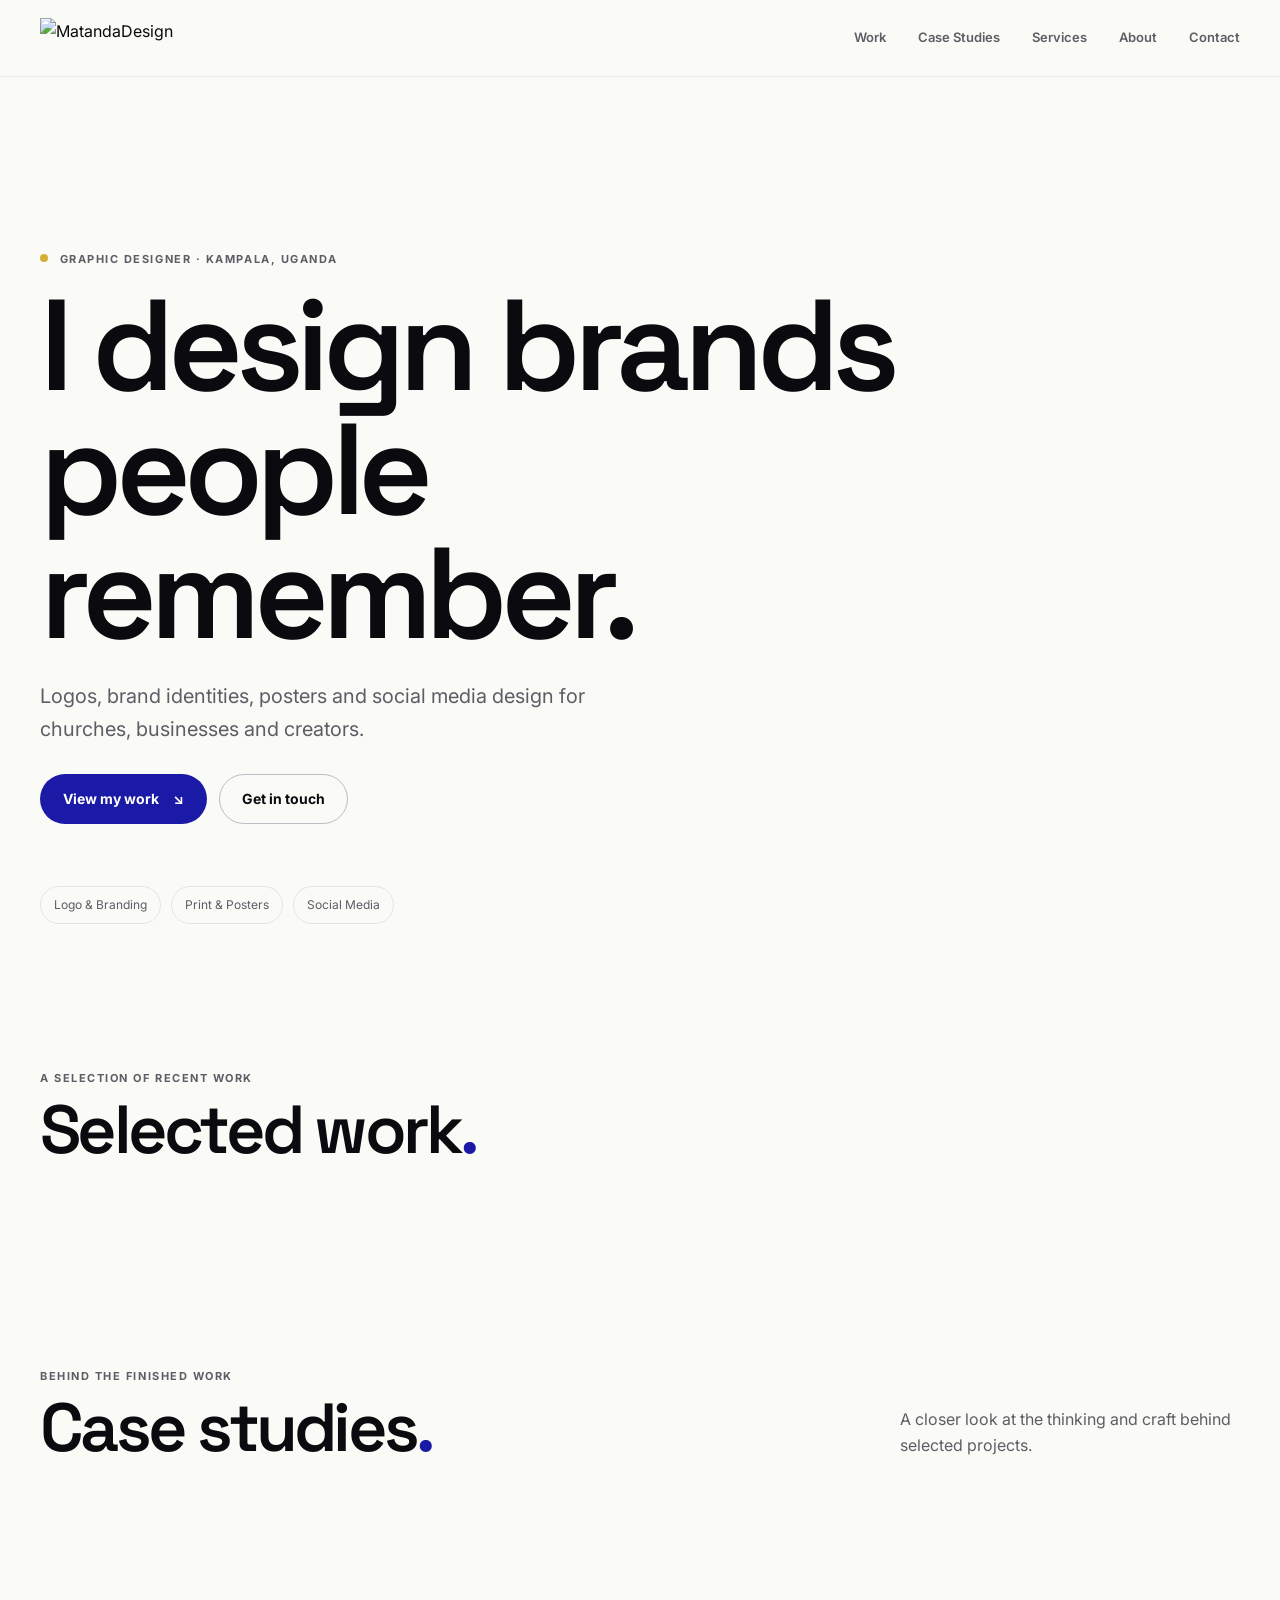
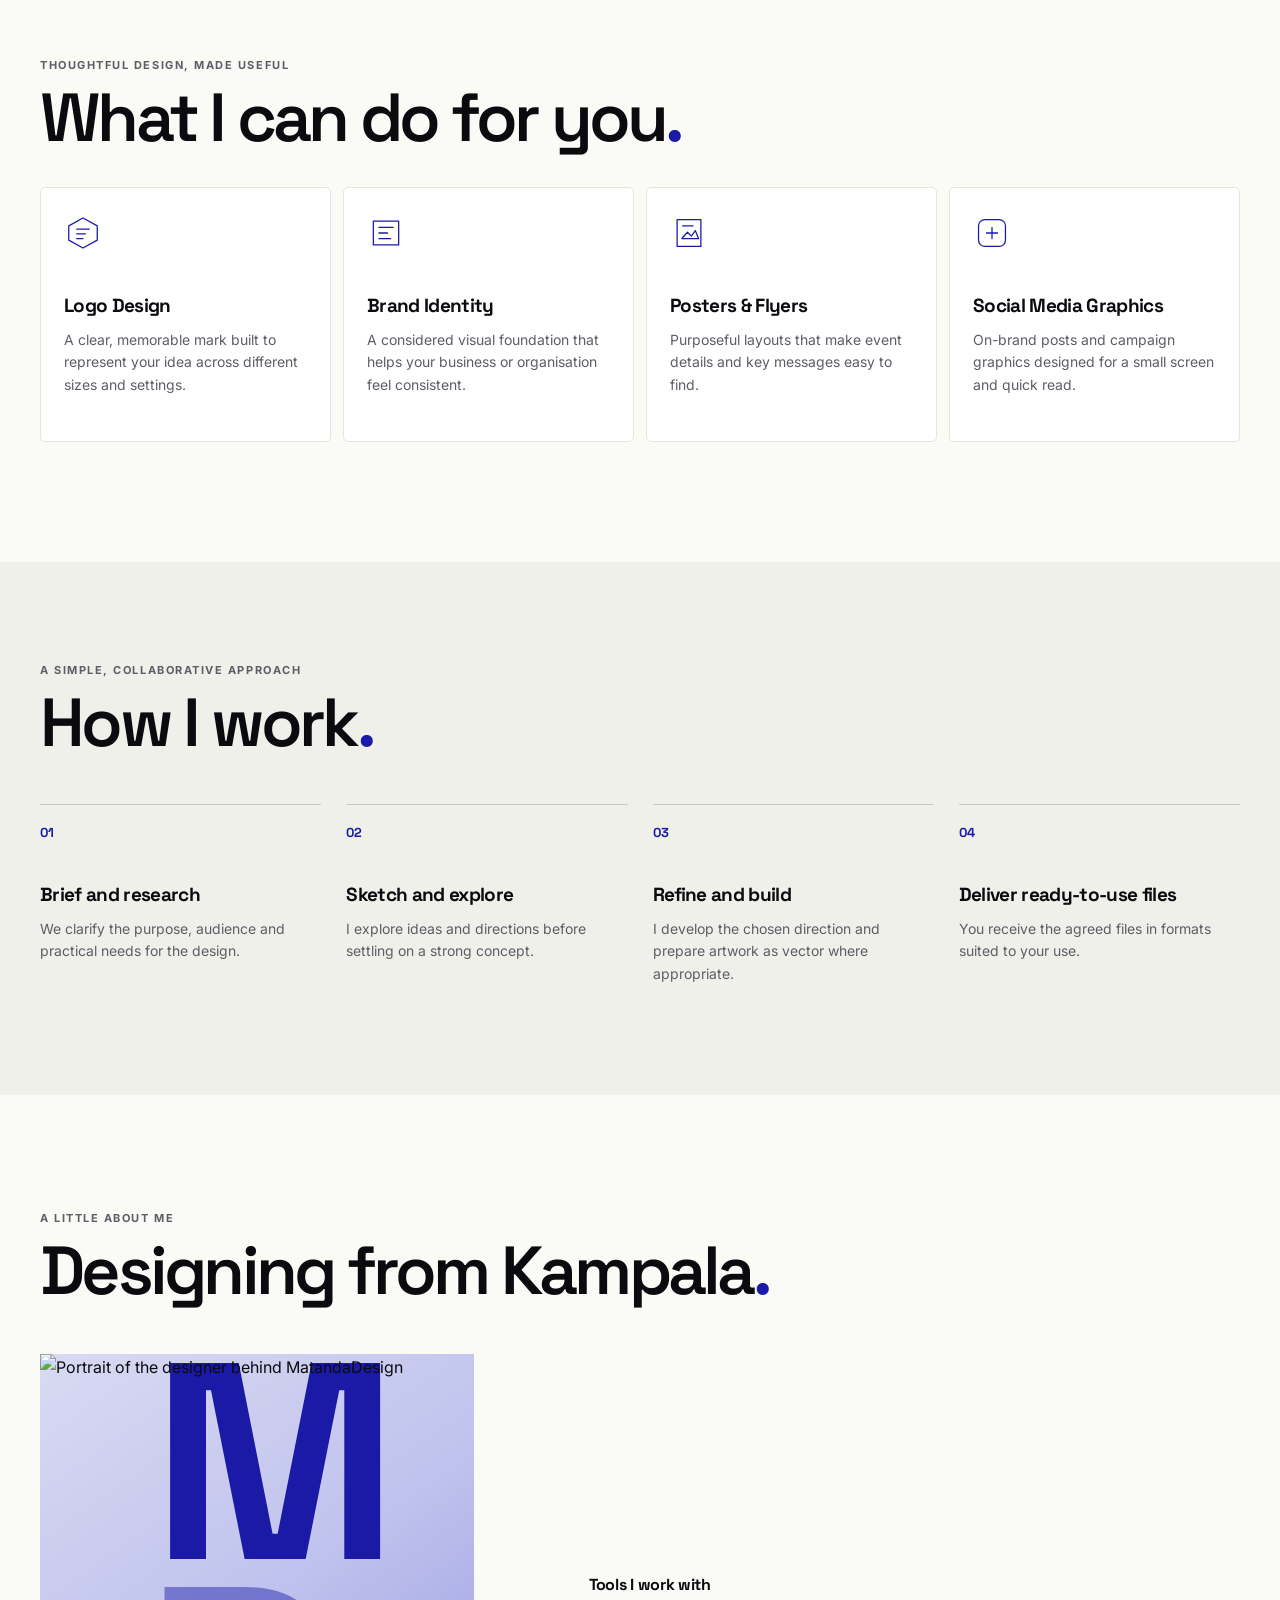
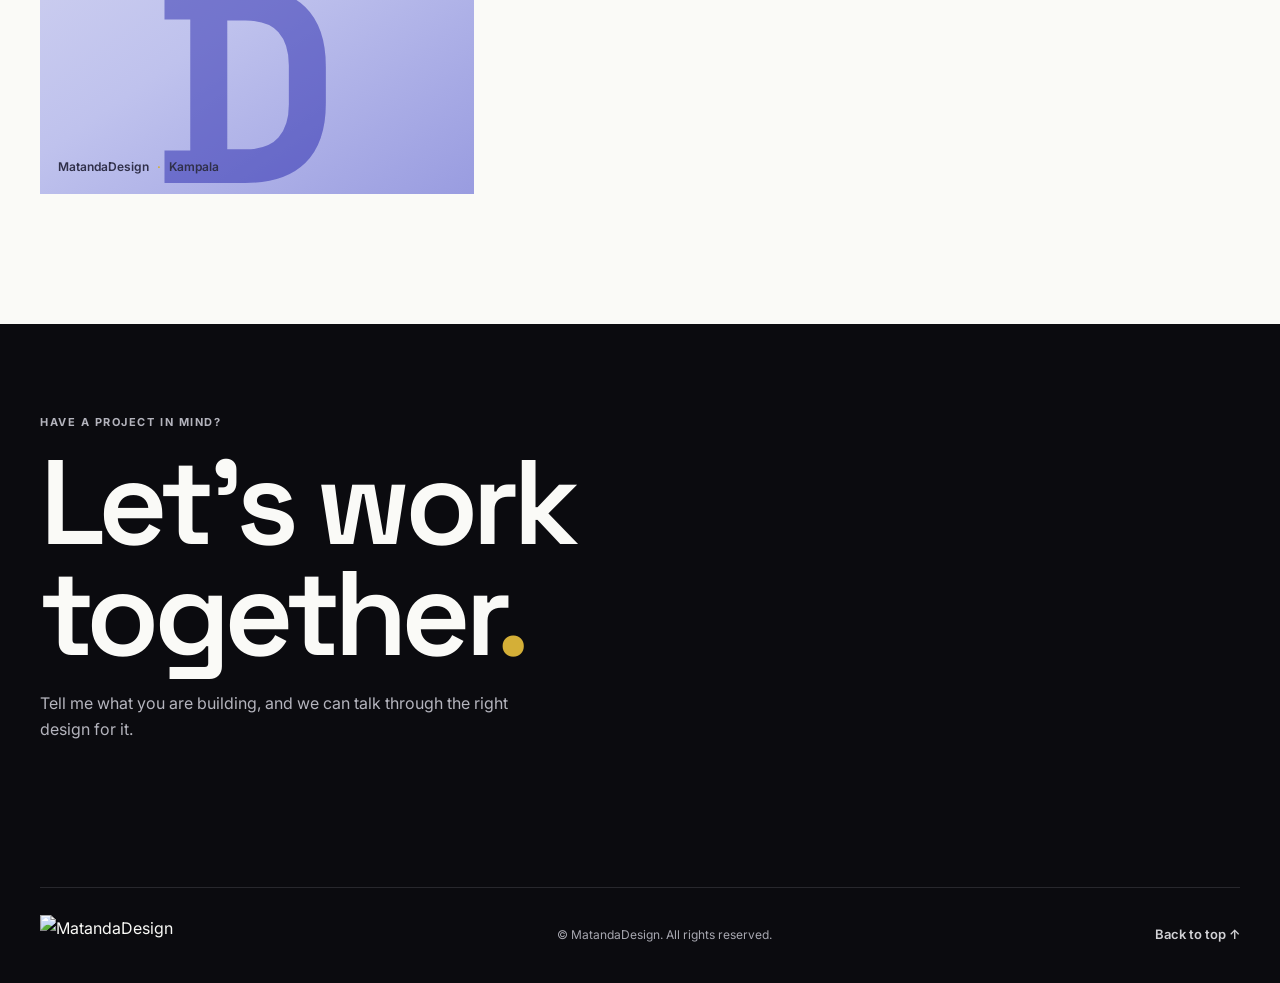
==== index.html @ f0b942de "Add site structure and styles Co-authored-by: Copilot <223556219+Copilot@users.noreply.github.com>" ====
<!doctype html>
<html lang="en">
<head>
  <meta charset="utf-8">
  <meta name="viewport" content="width=device-width, initial-scale=1">
  <meta name="theme-color" content="#fafaf7">
  <meta name="description" content="MatandaDesign is the Kampala-based graphic design practice of Samuelson Matanda. Explore logos, brand identities, posters and social media design.">
  <link rel="canonical" href="https://matandamabomba-design.github.io/graphic-design-portfolio/">
  <link rel="icon" href="assets/images/favicon.svg" type="image/svg+xml">
  <link rel="preconnect" href="https://fonts.googleapis.com">
  <link rel="preconnect" href="https://fonts.gstatic.com" crossorigin>
  <link href="https://fonts.googleapis.com/css2?family=Inter:wght@400;500;600;700&family=Space+Grotesk:wght@400;500;600;700&display=swap" rel="stylesheet">
  <meta property="og:type" content="website">
  <meta property="og:title" content="MatandaDesign — Graphic Designer in Kampala">
  <meta property="og:description" content="Logos, brand identities, posters and social media design by MatandaDesign.">
  <meta property="og:url" content="https://matandamabomba-design.github.io/graphic-design-portfolio/">
  <meta property="og:image" content="https://matandamabomba-design.github.io/graphic-design-portfolio/assets/images/brand/og-image.jpg">
  <meta name="twitter:card" content="summary_large_image">
  <meta name="twitter:title" content="MatandaDesign — Graphic Designer in Kampala">
  <meta name="twitter:description" content="Logos, brand identities, posters and social media design by MatandaDesign.">
  <meta name="twitter:image" content="https://matandamabomba-design.github.io/graphic-design-portfolio/assets/images/brand/og-image.jpg">
  <title>MatandaDesign — Graphic Designer in Kampala</title>
  <link rel="stylesheet" href="assets/css/styles.css">
  <script src="assets/js/site-data.js" defer></script>
  <script src="assets/js/main.js" defer></script>
</head>
<body>
  <a class="skip-link" href="#main">Skip to content</a>
  <header class="site-header">
    <div class="header-inner">
      <a class="brand" href="index.html" aria-label="MatandaDesign home">
        <img class="brand-logo" src="assets/images/brand/matanda-design-logo.png" alt="MatandaDesign" height="40">
        <span class="brand-fallback">MatandaDesign</span>
      </a>
      <button class="menu-toggle" type="button" aria-expanded="false" aria-controls="primary-nav" aria-label="Open menu">
        <span></span><span></span>
      </button>
      <nav class="primary-nav" id="primary-nav" aria-label="Main navigation">
        <a href="index.html#work">Work</a>
        <a href="index.html#case-studies">Case Studies</a>
        <a href="index.html#services">Services</a>
        <a href="index.html#about">About</a>
        <a href="index.html#contact">Contact</a>
      </nav>
    </div>
  </header>

  <main id="main">
    <section class="hero section-wrap" aria-labelledby="hero-title">
      <p class="eyebrow"><span class="eyebrow-dot"></span> <span id="hero-role">Graphic Designer</span> <span aria-hidden="true">·</span> <span id="hero-location">Kampala, Uganda</span></p>
      <h1 id="hero-title">I design brands people remember.</h1>
      <p class="hero-copy">Logos, brand identities, posters and social media design for churches, businesses and creators.</p>
      <div class="button-row">
        <a class="button button-primary" href="#work">View my work <span aria-hidden="true">↘</span></a>
        <a class="button button-secondary" href="#contact">Get in touch</a>
      </div>
      <ul class="service-tags" aria-label="Areas of work">
        <li>Logo &amp; Branding</li><li>Print &amp; Posters</li><li>Social Media</li>
      </ul>
    </section>

    <section class="section-wrap work-section" id="work" aria-labelledby="work-title">
      <div class="section-heading">
        <div><p class="eyebrow">A selection of recent work</p><h2 id="work-title">Selected work<span class="accent-period">.</span></h2></div>
      </div>
      <div class="filter-list" role="group" aria-label="Filter projects" id="project-filters"></div>
      <div class="work-grid" id="project-grid" aria-live="polite"></div>
      <p class="empty-state" id="work-empty" hidden>No projects in this category yet.</p>
    </section>

    <section class="section-wrap case-section" id="case-studies" aria-labelledby="case-title">
      <div class="section-heading">
        <div><p class="eyebrow">Behind the finished work</p><h2 id="case-title">Case studies<span class="accent-period">.</span></h2></div>
        <p class="section-intro">A closer look at the thinking and craft behind selected projects.</p>
      </div>
      <div class="case-list" id="case-list"></div>
    </section>

    <section class="section-wrap services-section" id="services" aria-labelledby="services-title">
      <div class="section-heading"><div><p class="eyebrow">Thoughtful design, made useful</p><h2 id="services-title">What I can do for you<span class="accent-period">.</span></h2></div></div>
      <div class="services-grid">
        <article class="service-card">
          <svg viewBox="0 0 48 48" aria-hidden="true"><path d="M24 5 42 15v18L24 43 6 33V15L24 5Z"/><path d="M16 19h16M16 25h11M16 31h8"/></svg>
          <h3>Logo Design</h3><p>A clear, memorable mark built to represent your idea across different sizes and settings.</p>
        </article>
        <article class="service-card">
          <svg viewBox="0 0 48 48" aria-hidden="true"><path d="M8 9h32v30H8z"/><path d="M15 17h18M15 24h11M15 31h15"/></svg>
          <h3>Brand Identity</h3><p>A considered visual foundation that helps your business or organisation feel consistent.</p>
        </article>
        <article class="service-card">
          <svg viewBox="0 0 48 48" aria-hidden="true"><path d="M9 7h30v34H9z"/><path d="m15 31 7-8 5 5 5-7 4 10H15Z"/><path d="M16 15h13"/></svg>
          <h3>Posters &amp; Flyers</h3><p>Purposeful layouts that make event details and key messages easy to find.</p>
        </article>
        <article class="service-card">
          <svg viewBox="0 0 48 48" aria-hidden="true"><rect x="7" y="7" width="34" height="34" rx="8"/><path d="M17 24h14M24 17v14"/></svg>
          <h3>Social Media Graphics</h3><p>On-brand posts and campaign graphics designed for a small screen and quick read.</p>
        </article>
      </div>
    </section>

    <section class="process-section" id="process" aria-labelledby="process-title">
      <div class="section-wrap">
        <div class="section-heading"><div><p class="eyebrow">A simple, collaborative approach</p><h2 id="process-title">How I work<span class="accent-period">.</span></h2></div></div>
        <ol class="process-grid">
          <li><span class="step-number">01</span><h3>Brief and research</h3><p>We clarify the purpose, audience and practical needs for the design.</p></li>
          <li><span class="step-number">02</span><h3>Sketch and explore</h3><p>I explore ideas and directions before settling on a strong concept.</p></li>
          <li><span class="step-number">03</span><h3>Refine and build</h3><p>I develop the chosen direction and prepare artwork as vector where appropriate.</p></li>
          <li><span class="step-number">04</span><h3>Deliver ready-to-use files</h3><p>You receive the agreed files in formats suited to your use.</p></li>
        </ol>
      </div>
    </section>

    <section class="section-wrap about-section" id="about" aria-labelledby="about-title">
      <div class="section-heading"><div><p class="eyebrow">A little about me</p><h2 id="about-title">Designing from Kampala<span class="accent-period">.</span></h2></div></div>
      <div class="about-grid">
        <div class="portrait-frame" id="portrait-frame" aria-label="MatandaDesign monogram placeholder">
          <img src="assets/images/brand/portrait.jpg" alt="Portrait of the designer behind MatandaDesign" loading="lazy" decoding="async">
          <span class="portrait-monogram" aria-hidden="true">M<span>D</span></span>
          <span class="portrait-caption">MatandaDesign <span>·</span> Kampala</span>
        </div>
        <div class="about-copy">
          <div id="bio-copy"></div>
          <div class="tools-block"><h3>Tools I work with</h3><ul class="tool-list" id="tool-list"></ul></div>
        </div>
      </div>
    </section>

    <section class="contact-section" id="contact" aria-labelledby="contact-title">
      <div class="section-wrap contact-inner">
        <p class="eyebrow">Have a project in mind?</p>
        <h2 id="contact-title">Let’s work<br>together<span class="gold-period">.</span></h2>
        <p class="contact-copy">Tell me what you are building, and we can talk through the right design for it.</p>
        <div class="contact-actions" id="contact-actions"></div>
        <p class="second-phone" id="second-phone"></p>
        <div class="social-links" id="social-links" aria-label="Social media"></div>
      </div>
    </section>
  </main>

  <footer class="site-footer">
    <div class="footer-inner">
      <a class="brand brand-light" href="index.html" aria-label="MatandaDesign home">
        <img class="brand-logo" src="assets/images/brand/matanda-design-logo-white.png" alt="MatandaDesign" height="40">
        <span class="brand-fallback">MatandaDesign</span>
      </a>
      <p>© <span id="current-year"></span> MatandaDesign. All rights reserved.</p>
      <a class="back-top" href="#main">Back to top <span aria-hidden="true">↑</span></a>
    </div>
  </footer>

  <div class="lightbox" id="lightbox" role="dialog" aria-modal="true" aria-label="Project image viewer" aria-hidden="true" hidden>
    <button class="lightbox-close" type="button" aria-label="Close image viewer">×</button>
    <button class="lightbox-arrow lightbox-prev" type="button" aria-label="Previous project">←</button>
    <div class="lightbox-panel" tabindex="-1">
      <div class="lightbox-image-wrap"></div>
      <div class="lightbox-caption"><div><p class="lightbox-category"></p><h2 class="lightbox-title"></h2><p class="lightbox-description"></p></div><a class="lightbox-case-link" href="#">View case study <span aria-hidden="true">↗</span></a></div>
    </div>
    <button class="lightbox-arrow lightbox-next" type="button" aria-label="Next project">→</button>
  </div>
</body>
</html>
---- assets/css/styles.css ----
:root {
  --bg: #fafaf7;
  --surface: #ffffff;
  --ink: #0b0b0f;
  --muted: #5d5d66;
  --line: #e6e6e0;
  --accent: #1a1aa6;
  --accent-2: #d4af37;
  --dark: #0b0b0f;
  --font-heading: "Space Grotesk", sans-serif;
  --font-body: "Inter", sans-serif;
  --content-width: 1200px;
}

* { box-sizing: border-box; }
html { scroll-behavior: smooth; scroll-padding-top: 92px; }
body { margin: 0; background: var(--bg); color: var(--ink); font-family: var(--font-body); font-size: 16px; line-height: 1.65; }
body.lightbox-open { overflow: hidden; }
img { display: block; max-width: 100%; }
a { color: inherit; }
button { color: inherit; font: inherit; }
button:focus-visible, a:focus-visible { outline: 3px solid var(--accent); outline-offset: 3px; }
[hidden] { display: none !important; }

.skip-link { position: fixed; top: 10px; left: 10px; z-index: 100; transform: translateY(-160%); padding: 10px 16px; border-radius: 999px; background: var(--ink); color: #fff; }
.skip-link:focus { transform: translateY(0); }
.section-wrap { width: min(100% - 48px, var(--content-width)); margin-inline: auto; }
.site-header { position: sticky; z-index: 20; top: 0; border-bottom: 1px solid rgb(11 11 15 / 7%); background: rgb(250 250 247 / 93%); backdrop-filter: blur(14px); }
.header-inner, .footer-inner { width: min(100% - 48px, var(--content-width)); min-height: 76px; margin-inline: auto; display: flex; align-items: center; justify-content: space-between; gap: 30px; }
.brand { position: relative; display: inline-flex; min-height: 40px; align-items: center; text-decoration: none; }
.brand-logo { width: auto; max-width: 210px; height: 40px; object-fit: contain; }
.brand-fallback { display: none; font-family: var(--font-heading); font-size: 20px; font-weight: 700; letter-spacing: -.06em; }
.brand-fallback.is-visible { display: inline; }
.brand-light .brand-fallback { color: var(--bg); }
.primary-nav { display: flex; align-items: center; gap: clamp(18px, 2.5vw, 36px); }
.primary-nav a, .back-top { color: var(--muted); font-size: 13px; font-weight: 600; text-decoration: none; transition: color 200ms ease; }
.primary-nav a:hover, .back-top:hover { color: var(--accent); }
.menu-toggle { display: none; }

.hero { min-height: 680px; padding-top: clamp(90px, 14vw, 174px); padding-bottom: 70px; }
.eyebrow { margin: 0 0 16px; color: var(--muted); font-size: 11px; font-weight: 700; letter-spacing: .14em; line-height: 1.5; text-transform: uppercase; }
.eyebrow-dot { display: inline-block; width: 8px; height: 8px; margin-right: 7px; border-radius: 50%; background: var(--accent-2); vertical-align: 1px; }
h1, h2, h3, p { margin-top: 0; }
h1, h2, h3 { font-family: var(--font-heading); letter-spacing: -.055em; }
.hero h1 { max-width: 950px; margin: 0 0 24px; font-size: clamp(58px, 10.1vw, 132px); font-weight: 600; line-height: .96; }
.hero-copy { max-width: 580px; margin-bottom: 28px; color: var(--muted); font-size: clamp(17px, 2vw, 20px); }
.button-row, .contact-actions { display: flex; flex-wrap: wrap; gap: 12px; }
.button { min-height: 50px; display: inline-flex; align-items: center; justify-content: center; gap: 14px; padding: 12px 22px; border: 1px solid transparent; border-radius: 999px; font-size: 14px; font-weight: 700; text-decoration: none; transition: transform 200ms ease, background 200ms ease, color 200ms ease; }
.button:hover { transform: translateY(-2px); }
.button-primary { background: var(--accent); color: #fff; }
.button-primary:hover { background: #11117d; }
.button-secondary { border-color: #bdbdc4; background: transparent; color: var(--ink); }
.button-secondary:hover { border-color: var(--ink); }
.service-tags { display: flex; flex-wrap: wrap; gap: 10px; margin: 62px 0 0; padding: 0; list-style: none; }
.service-tags li { padding: 8px 13px; border: 1px solid var(--line); border-radius: 999px; color: var(--muted); font-size: 12px; }
.accent-period { color: var(--accent); }

.work-section { padding-top: 76px; padding-bottom: 115px; }
.section-heading { display: flex; align-items: end; justify-content: space-between; gap: 30px; margin-bottom: 34px; }
.section-heading .eyebrow { margin-bottom: 8px; }
.section-heading h2, .process-section h2, .project-gallery-section h2 { margin: 0; font-size: clamp(38px, 6vw, 68px); font-weight: 600; line-height: 1.05; }
.section-intro { max-width: 340px; margin: 0 0 5px; color: var(--muted); }
.filter-list { display: flex; flex-wrap: wrap; gap: 8px; margin-bottom: 28px; }
.filter-button { padding: 8px 15px; border: 1px solid var(--line); border-radius: 999px; background: transparent; color: var(--muted); cursor: pointer; font-size: 12px; transition: all 200ms ease; }
.filter-button:hover, .filter-button[aria-pressed="true"] { border-color: var(--ink); background: var(--ink); color: #fff; }
.work-grid { columns: 3; column-gap: 18px; }
.project-card { position: relative; width: 100%; display: block; margin: 0 0 18px; padding: 0; overflow: hidden; border: 0; border-radius: 5px; background: var(--line); cursor: pointer; break-inside: avoid; text-align: left; }
.project-image { width: 100%; aspect-ratio: 4 / 5; }
.image-placeholder { position: relative; display: block; overflow: hidden; background: linear-gradient(145deg, #dedff4, #c2c9ef 48%, #9a9ce2); }
.image-placeholder::after { position: absolute; inset: auto 0 0; display: none; padding: 22px 18px; background: linear-gradient(transparent, rgb(11 11 15 / 52%)); color: #fff; content: attr(data-title); font-family: var(--font-heading); font-size: clamp(17px, 2.4vw, 25px); font-weight: 600; line-height: 1.2; }
.image-placeholder.is-placeholder::after { display: block; }
.image-placeholder img { width: 100%; height: 100%; object-fit: cover; transition: transform 300ms ease; }
.project-card:hover .image-placeholder img, .project-card:focus-visible .image-placeholder img { transform: scale(1.03); }
.project-card-details { position: absolute; inset: auto 0 0; display: flex; flex-direction: column; padding: 48px 18px 17px; background: linear-gradient(transparent, rgb(11 11 15 / 83%)); color: #fff; opacity: 0; transform: translateY(6px); transition: opacity 200ms ease, transform 200ms ease; }
.project-card:hover .project-card-details, .project-card:focus-visible .project-card-details { opacity: 1; transform: translateY(0); }
.project-card-title { font-family: var(--font-heading); font-size: 19px; font-weight: 600; line-height: 1.25; }
.project-card-category { margin-top: 4px; color: rgb(255 255 255 / 76%); font-size: 12px; }
.empty-state { color: var(--muted); }

.case-section { padding-top: 25px; padding-bottom: 120px; }
.case-list { display: grid; gap: 22px; }
.case-card { min-height: 390px; display: grid; grid-template-columns: 1.1fr .9fr; overflow: hidden; border: 1px solid var(--line); border-radius: 6px; background: var(--surface); }
.case-card-reverse .case-image-link { order: 2; }
.case-image-link { min-height: 320px; overflow: hidden; text-decoration: none; }
.case-image { width: 100%; height: 100%; min-height: 320px; aspect-ratio: 4 / 3; }
.case-image-link:hover img { transform: scale(1.03); }
.case-copy { align-self: center; padding: clamp(28px, 5vw, 64px); }
.case-copy h3 { margin-bottom: 13px; font-size: clamp(28px, 4vw, 44px); line-height: 1.08; }
.case-copy > p:not(.eyebrow) { margin-bottom: 25px; color: var(--muted); }
.text-link { color: var(--accent); font-size: 14px; font-weight: 700; text-decoration: none; }
.text-link:hover { text-decoration: underline; text-underline-offset: 4px; }

.services-section { padding-top: 40px; padding-bottom: 120px; }
.services-grid { display: grid; grid-template-columns: repeat(4, 1fr); gap: 12px; }
.service-card { min-height: 255px; padding: 26px 23px; border: 1px solid var(--line); border-radius: 5px; background: var(--surface); }
.service-card svg { width: 38px; height: 38px; margin-bottom: 30px; fill: none; stroke: var(--accent); stroke-linecap: round; stroke-linejoin: round; stroke-width: 1.6; }
.service-card h3, .process-grid h3 { margin-bottom: 8px; font-size: 19px; letter-spacing: -.035em; }
.service-card p, .process-grid p { margin-bottom: 0; color: var(--muted); font-size: 14px; line-height: 1.6; }
.process-section { padding: 100px 0 110px; background: #f0f0eb; }
.process-grid { display: grid; grid-template-columns: repeat(4, 1fr); gap: 25px; margin: 46px 0 0; padding: 0; list-style: none; }
.process-grid li { padding-top: 17px; border-top: 1px solid #c9c9c2; }
.step-number { display: block; margin-bottom: 35px; color: var(--accent); font-family: var(--font-heading); font-size: 13px; font-weight: 700; }

.about-section { padding-top: 115px; padding-bottom: 130px; }
.about-grid { display: grid; grid-template-columns: minmax(260px, .8fr) 1.2fr; align-items: center; gap: clamp(40px, 9vw, 120px); margin-top: 48px; }
.portrait-frame { position: relative; min-height: 440px; overflow: hidden; background: linear-gradient(145deg, #d9daf2, #bfc2ed 54%, #999ce0); }
.portrait-frame img { position: absolute; z-index: 1; width: 100%; height: 100%; object-fit: cover; }
.portrait-monogram { position: absolute; inset: 0; display: grid; place-content: center; color: var(--accent); font-family: var(--font-heading); font-size: clamp(150px, 24vw, 280px); font-weight: 700; letter-spacing: -.13em; line-height: .8; }
.portrait-monogram span { display: inline; color: rgb(26 26 166 / 46%); }
.portrait-caption { position: absolute; z-index: 2; right: 18px; bottom: 17px; left: 18px; color: #30304a; font-size: 12px; font-weight: 600; }
.portrait-caption span { padding-inline: 5px; color: var(--accent-2); }
.about-copy > p { max-width: 640px; margin-bottom: 18px; color: var(--muted); }
.tools-block { margin-top: 37px; }
.tools-block h3 { margin-bottom: 14px; font-size: 16px; letter-spacing: -.02em; }
.tool-list { display: flex; flex-wrap: wrap; gap: 8px; margin: 0; padding: 0; list-style: none; }
.tool-list li { padding: 7px 11px; border: 1px solid var(--line); border-radius: 999px; color: var(--muted); font-size: 12px; }

.contact-section { padding: 90px 0 80px; background: var(--dark); color: var(--bg); }
.contact-inner > .eyebrow { color: #b4b4bd; }
.contact-section h2 { max-width: 700px; margin-bottom: 20px; font-size: clamp(62px, 10vw, 120px); font-weight: 600; line-height: .93; }
.gold-period { color: var(--accent-2); }
.contact-copy { max-width: 480px; margin-bottom: 29px; color: #b4b4bd; }
.button-light { background: var(--bg); color: var(--ink); }
.button-light:hover { background: #e4e4dc; }
.button-dark-outline { border-color: #66666f; background: transparent; color: var(--bg); }
.button-dark-outline:hover { border-color: var(--bg); }
.second-phone { margin: 20px 0 0; color: #b4b4bd; font-size: 13px; }
.second-phone a { color: var(--bg); text-decoration-color: #66666f; text-underline-offset: 3px; }
.social-links { display: flex; flex-wrap: wrap; gap: 22px; margin-top: 35px; }
.social-links a { color: #b4b4bd; font-size: 13px; text-decoration: none; }
.social-links a:hover { color: white; }
.site-footer { background: var(--dark); color: var(--bg); }
.footer-inner { min-height: 96px; border-top: 1px solid #28282d; }
.footer-inner p { margin: 0; color: #a7a7b0; font-size: 12px; }
.back-top { color: #d1d1d5; }
.brand-light .brand-logo { max-width: 190px; }

.lightbox { position: fixed; z-index: 60; inset: 0; display: grid; grid-template-columns: 60px minmax(0, 1fr) 60px; align-items: center; justify-items: center; gap: 12px; padding: 34px; background: rgb(7 7 11 / 94%); color: white; }
.lightbox-panel { width: min(100%, 1050px); max-height: 100%; overflow: auto; outline: none; }
.lightbox-image-wrap { height: min(70vh, 780px); display: grid; place-items: center; }
.lightbox-image-wrap .image-placeholder { width: auto; max-width: 100%; height: 100%; aspect-ratio: 4 / 5; }
.lightbox-image-wrap img { width: 100%; height: 100%; object-fit: contain; }
.lightbox-caption { display: flex; align-items: end; justify-content: space-between; gap: 25px; padding-top: 18px; }
.lightbox-category { margin: 0 0 5px; color: #b4b4bd; font-size: 11px; letter-spacing: .12em; text-transform: uppercase; }
.lightbox-title { margin: 0; font-size: clamp(22px, 4vw, 34px); }
.lightbox-description { margin: 4px 0 0; color: #c4c4ca; font-size: 14px; }
.lightbox-case-link { flex: 0 0 auto; color: white; font-size: 13px; text-decoration: underline; text-underline-offset: 4px; }
.lightbox-close, .lightbox-arrow { width: 44px; height: 44px; display: grid; place-items: center; border: 1px solid #595960; border-radius: 50%; background: transparent; color: white; cursor: pointer; font-size: 23px; line-height: 1; }
.lightbox-close { position: absolute; top: 24px; right: 28px; font-size: 29px; }
.lightbox-arrow:hover, .lightbox-close:hover { background: #29292f; }

.project-main { min-height: 70vh; padding-top: 35px; padding-bottom: 100px; }
.back-link { display: inline-flex; align-items: center; gap: 10px; margin-bottom: 56px; color: var(--muted); font-size: 13px; font-weight: 600; text-decoration: none; }
.back-link:hover { color: var(--accent); }
.project-heading { max-width: 950px; margin-bottom: 42px; }
.project-heading .eyebrow { margin-bottom: 11px; }
.project-heading h1, .not-found h1 { margin-bottom: 14px; font-size: clamp(50px, 8vw, 100px); font-weight: 600; line-height: .98; }
.project-meta { display: flex; gap: 14px; margin: 0; color: var(--muted); font-size: 14px; }
.project-hero-image { height: min(66vw, 720px); min-height: 330px; margin: 0 0 100px; overflow: hidden; background: var(--line); }
.project-hero-image .case-image { min-height: 100%; aspect-ratio: auto; }
.project-story { max-width: 760px; margin: 0 auto 100px; }
.project-story section { margin-bottom: 65px; }
.project-story .eyebrow { margin-bottom: 7px; }
.project-story h2 { margin-bottom: 15px; font-size: 34px; }
.project-story p:not(.eyebrow), .deliverables-list { color: var(--muted); }
.project-story p:not(.eyebrow) { margin-bottom: 13px; }
.deliverables-list { display: grid; gap: 10px; padding-left: 20px; }
.project-gallery-section { margin: 0 0 90px; }
.project-gallery-section h2 { margin-bottom: 28px; }
.project-gallery { display: grid; grid-template-columns: repeat(3, 1fr); gap: 16px; }
.gallery-image-button { padding: 0; overflow: hidden; border: 0; background: var(--line); cursor: zoom-in; }
.gallery-image { aspect-ratio: 4 / 5; }
.gallery-image-button:hover img { transform: scale(1.03); }
.next-project { display: flex; align-items: center; justify-content: space-between; padding: 24px 0; border-top: 1px solid var(--line); border-bottom: 1px solid var(--line); text-decoration: none; }
.next-project > span:first-child { display: grid; }
.next-project .eyebrow { margin: 0 0 4px; }
.next-project strong { font-family: var(--font-heading); font-size: clamp(22px, 4vw, 36px); letter-spacing: -.04em; }
.next-arrow { color: var(--accent); font-size: 28px; }
.not-found { max-width: 700px; margin: 60px auto 110px; }
.not-found > p:not(.eyebrow) { max-width: 500px; margin-bottom: 25px; color: var(--muted); }
.error-content { width: min(100% - 48px, 900px); min-height: 100vh; display: flex; flex-direction: column; align-items: flex-start; justify-content: center; margin-inline: auto; }
.error-content .brand { margin-bottom: 90px; }
.error-content h1 { margin-bottom: 20px; font-size: clamp(52px, 9vw, 100px); line-height: .96; }
.error-content > p:not(.eyebrow) { margin-bottom: 26px; color: var(--muted); }

.reveal { opacity: 0; transform: translateY(18px); transition: opacity 500ms ease, transform 500ms ease; }
.reveal.is-visible { opacity: 1; transform: translateY(0); }

@media (min-width: 900px) {
  .project-card-details { opacity: 0; }
}
@media (max-width: 900px) {
  .work-grid { columns: 2; }
  .services-grid { grid-template-columns: repeat(2, 1fr); }
  .process-grid { grid-template-columns: repeat(2, 1fr); row-gap: 36px; }
  .case-card { min-height: 340px; }
  .case-copy { padding: 30px; }
}
@media (max-width: 760px) {
  html { scroll-padding-top: 75px; }
  .section-wrap, .header-inner, .footer-inner { width: min(100% - 40px, var(--content-width)); }
  .header-inner { min-height: 68px; }
  .menu-toggle { width: 42px; height: 42px; display: grid; align-content: center; justify-items: center; gap: 6px; padding: 0; border: 1px solid var(--line); border-radius: 50%; background: transparent; cursor: pointer; }
  .menu-toggle span { width: 16px; height: 1.5px; display: block; background: var(--ink); transition: transform 200ms ease; }
  .menu-toggle[aria-expanded="true"] span:first-child { transform: translateY(3.75px) rotate(45deg); }
  .menu-toggle[aria-expanded="true"] span:last-child { transform: translateY(-3.75px) rotate(-45deg); }
  .primary-nav { position: absolute; top: 100%; right: 0; left: 0; display: none; flex-direction: column; align-items: stretch; gap: 0; padding: 8px 20px 18px; border-bottom: 1px solid var(--line); background: var(--bg); }
  .primary-nav.is-open { display: flex; }
  .primary-nav a { padding: 13px 0; border-bottom: 1px solid var(--line); color: var(--ink); font-size: 15px; }
  .primary-nav a:last-child { border-bottom: 0; }
  .hero { min-height: auto; padding-top: 105px; padding-bottom: 95px; }
  .hero h1 { font-size: clamp(54px, 13vw, 88px); }
  .service-tags { margin-top: 48px; }
  .work-section, .case-section, .services-section, .about-section { padding-bottom: 85px; }
  .section-heading { display: block; }
  .section-intro { margin-top: 17px; }
  .case-card { grid-template-columns: 1fr; }
  .case-card-reverse .case-image-link { order: 0; }
  .case-image-link { min-height: 260px; }
  .case-image { min-height: 260px; aspect-ratio: 4 / 3; }
  .case-copy { padding: 28px; }
  .process-section { padding: 80px 0; }
  .about-grid { grid-template-columns: 1fr; gap: 35px; }
  .portrait-frame { min-height: 370px; }
  .contact-section { padding: 78px 0 65px; }
  .footer-inner { flex-wrap: wrap; justify-content: space-between; gap: 15px; padding: 20px 0; }
  .footer-inner p { order: 3; flex-basis: 100%; }
  .lightbox { grid-template-columns: 38px minmax(0, 1fr) 38px; gap: 5px; padding: 70px 10px 20px; }
  .lightbox-close { top: 14px; right: 15px; }
  .lightbox-image-wrap { height: min(61vh, 660px); }
  .lightbox-caption { align-items: flex-start; flex-direction: column; gap: 12px; }
  .lightbox-arrow { width: 36px; height: 36px; font-size: 18px; }
  .project-hero-image { height: 75vw; min-height: 280px; margin-bottom: 70px; }
  .back-link { margin-bottom: 38px; }
  .project-story { margin-bottom: 70px; }
  .project-story section { margin-bottom: 48px; }
  .project-gallery { grid-template-columns: repeat(2, 1fr); }
}
@media (max-width: 520px) {
  .section-wrap, .header-inner, .footer-inner { width: min(100% - 36px, var(--content-width)); }
  .hero h1 { font-size: clamp(50px, 13.1vw, 68px); }
  .hero-copy { font-size: 16px; }
  .button-row .button { min-height: 47px; padding-inline: 17px; font-size: 13px; }
  .work-grid { columns: 1; }
  .project-card { margin-bottom: 14px; }
  .project-card-details { padding-top: 60px; opacity: 1; transform: none; }
  .services-grid, .process-grid { grid-template-columns: 1fr; }
  .service-card { min-height: auto; }
  .service-card svg { margin-bottom: 16px; }
  .process-grid { gap: 24px; }
  .step-number { margin-bottom: 17px; }
  .portrait-frame { min-height: 330px; }
  .contact-section h2 { font-size: clamp(58px, 16vw, 78px); }
  .footer-inner .brand-logo { max-width: 155px; }
  .footer-inner .back-top { font-size: 12px; }
  .lightbox { grid-template-columns: 30px minmax(0, 1fr) 30px; padding-inline: 5px; }
  .lightbox-arrow { width: 30px; height: 30px; }
  .lightbox-image-wrap { height: 55vh; }
  .lightbox-case-link { font-size: 12px; }
  .project-gallery { grid-template-columns: 1fr 1fr; gap: 9px; }
  .project-heading h1 { font-size: clamp(48px, 13vw, 66px); }
}
@media (prefers-reduced-motion: reduce) {
  *, *::before, *::after { scroll-behavior: auto !important; animation-duration: .01ms !important; animation-iteration-count: 1 !important; transition-duration: .01ms !important; }
  .reveal { opacity: 1; transform: none; }
}
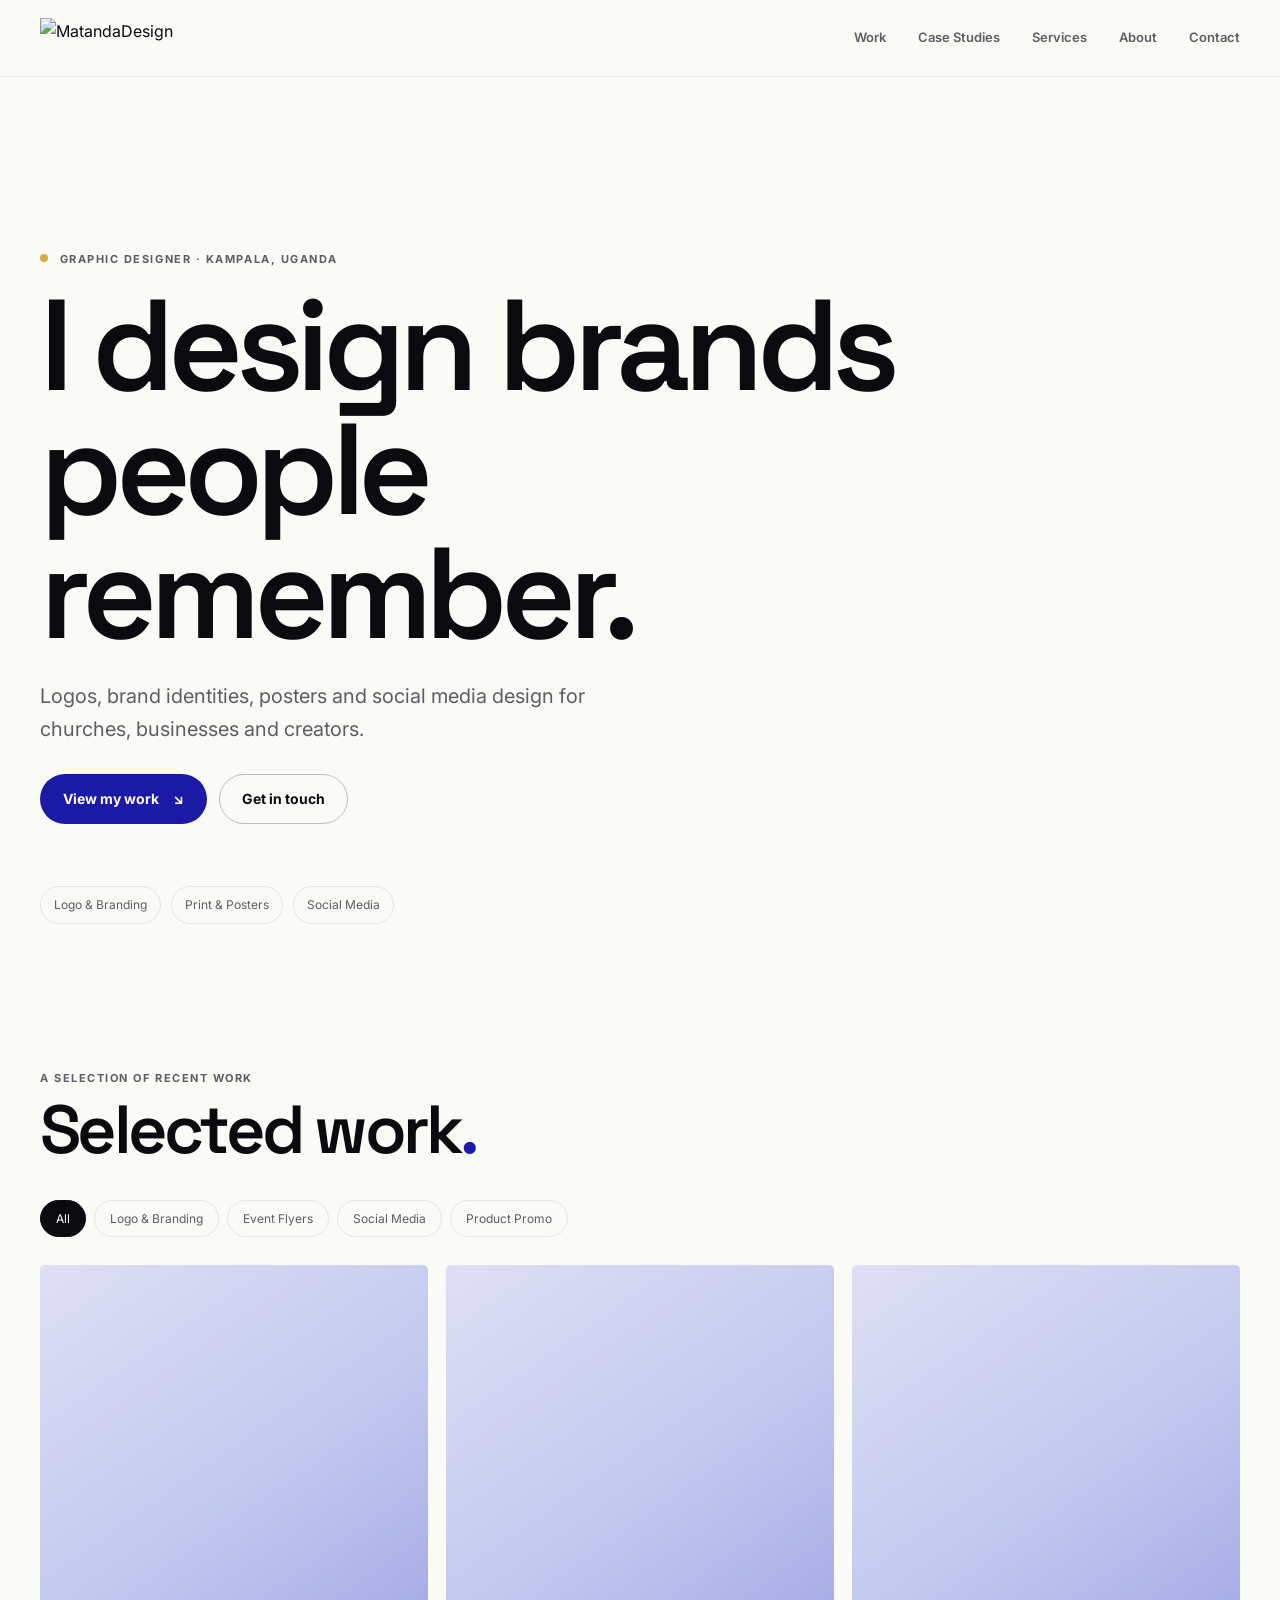
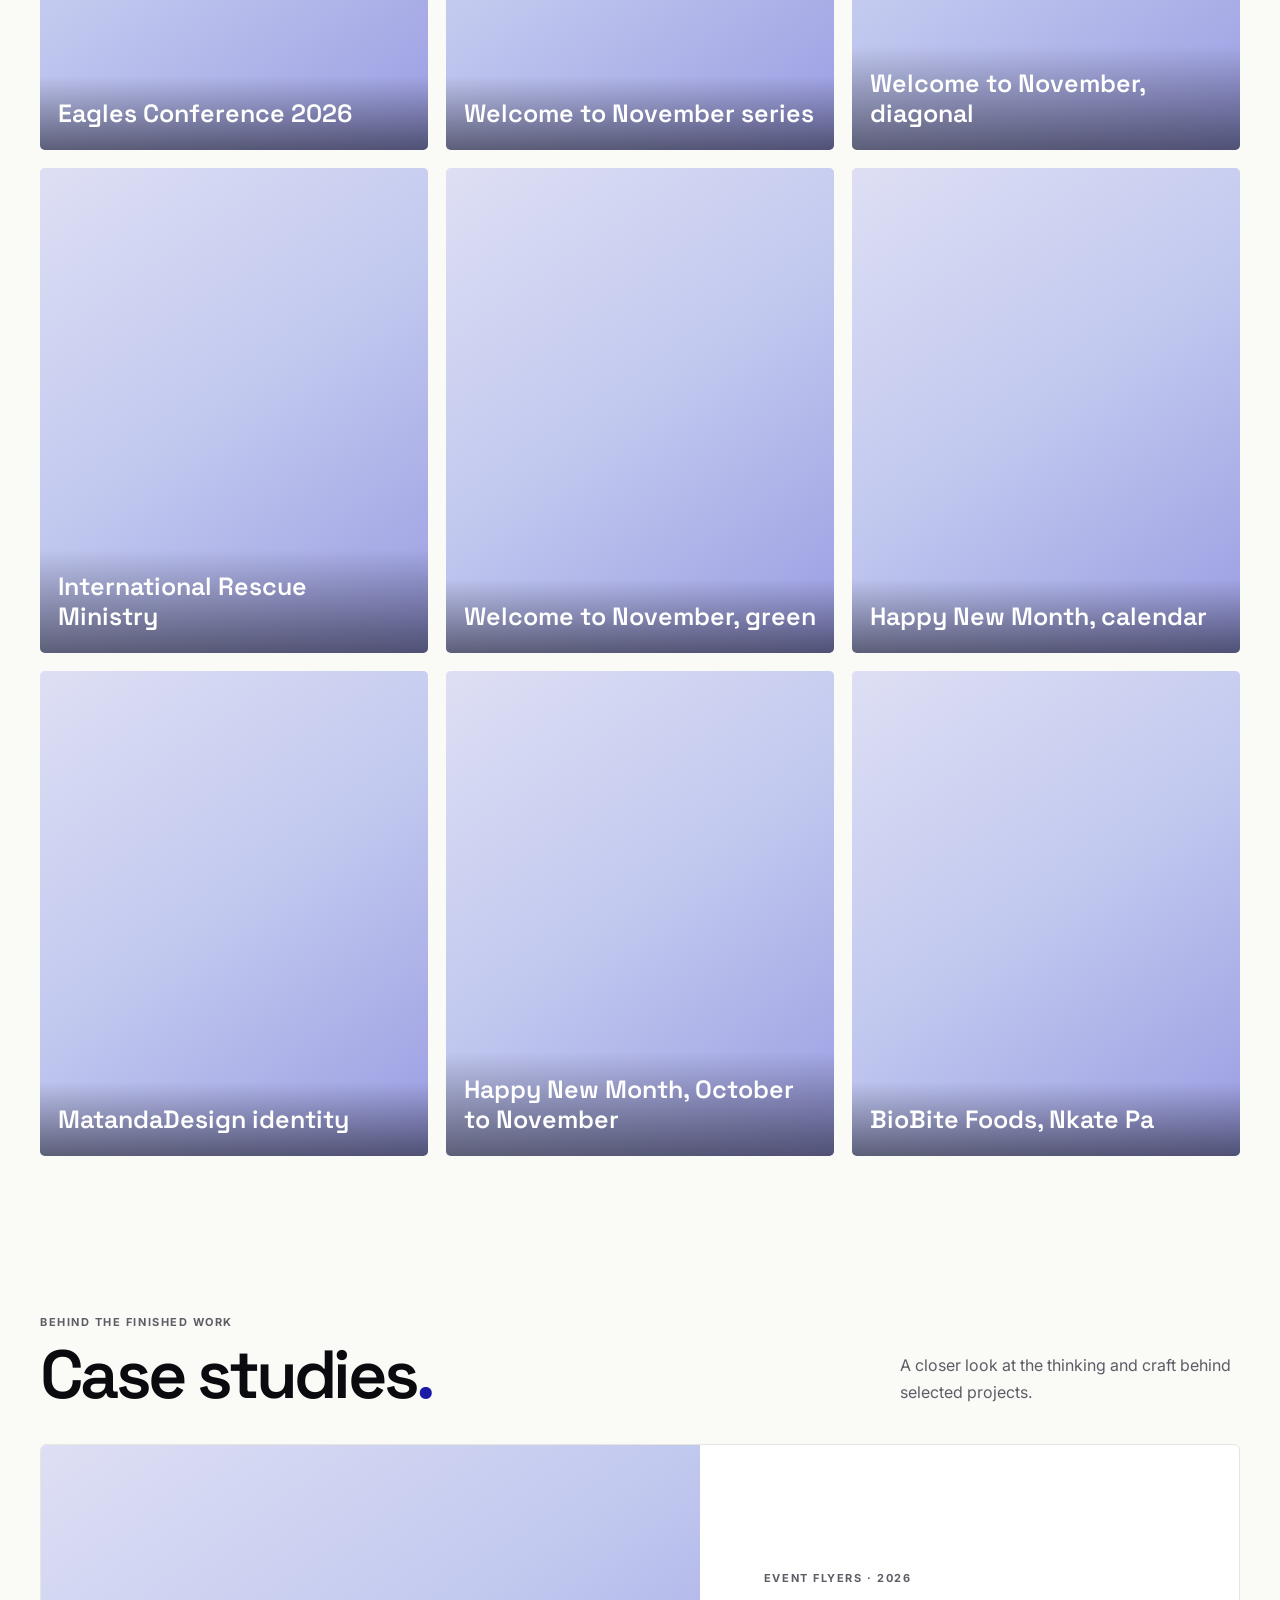
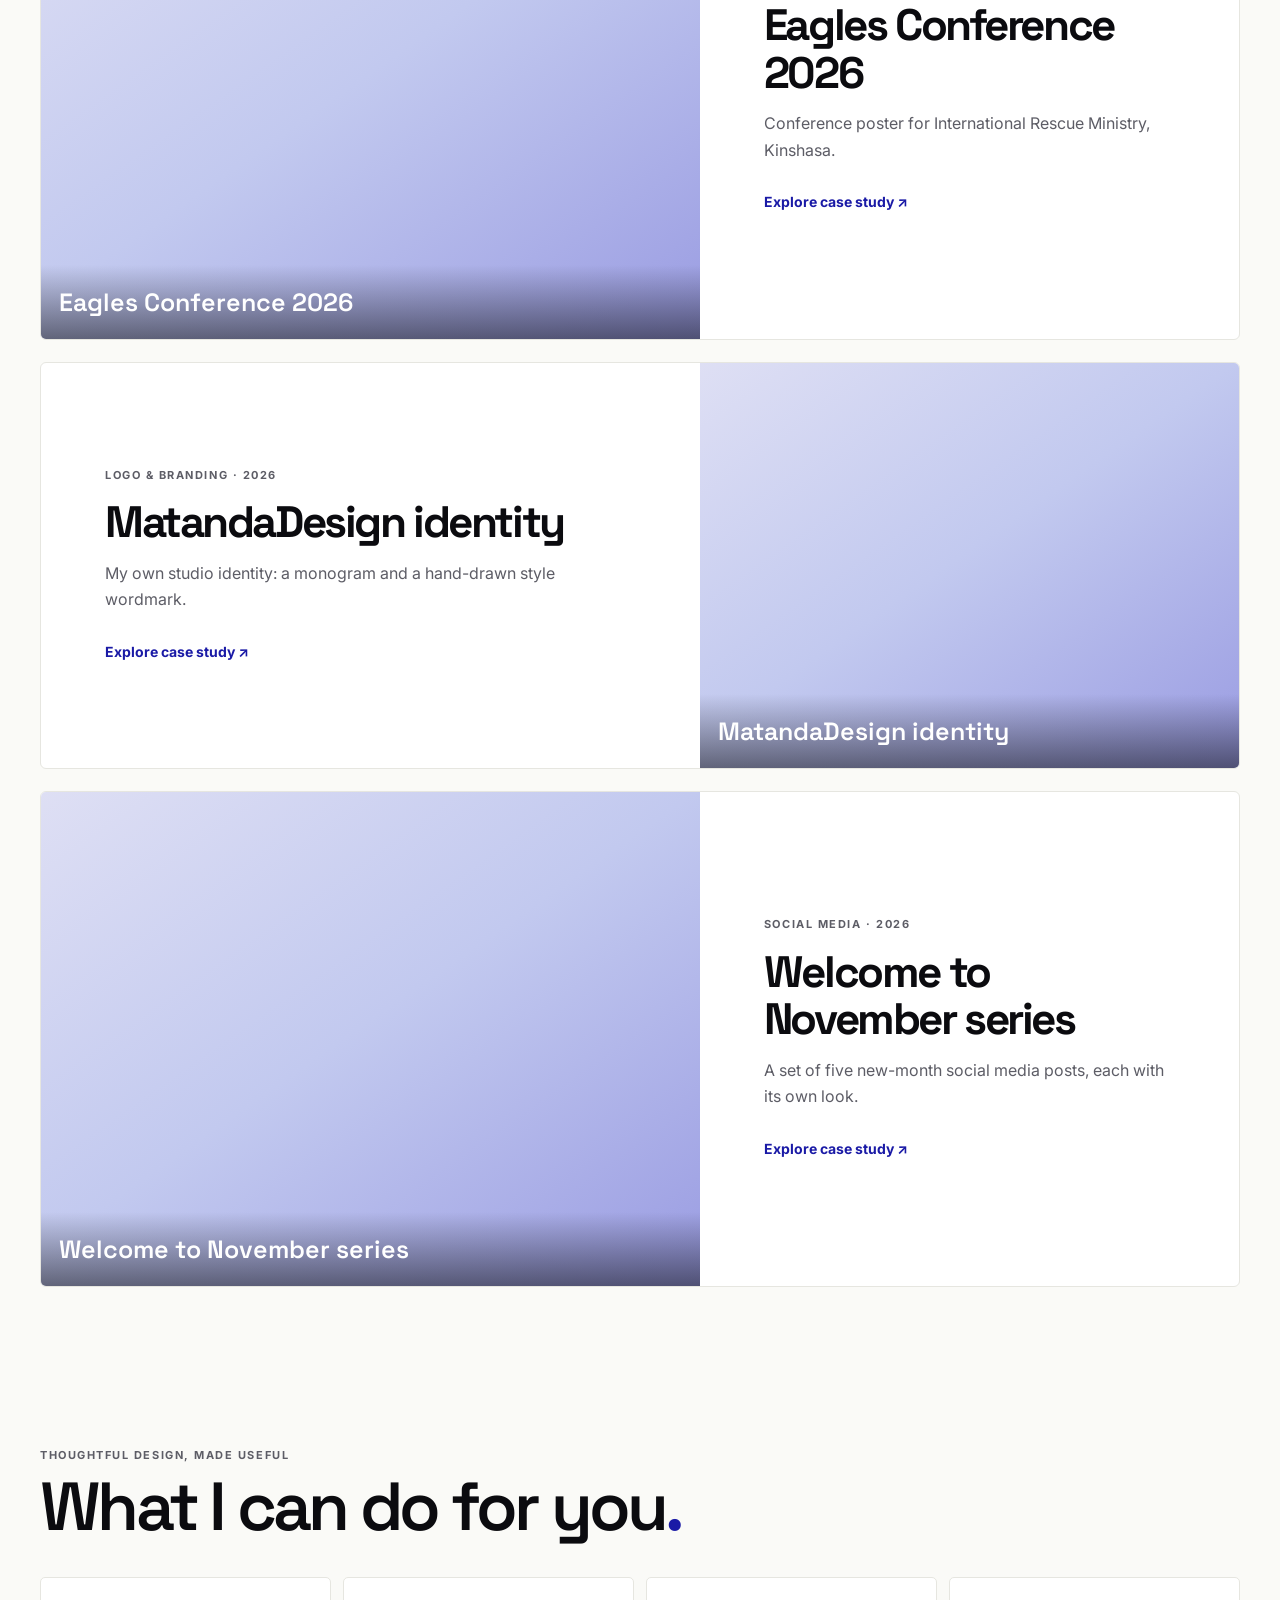
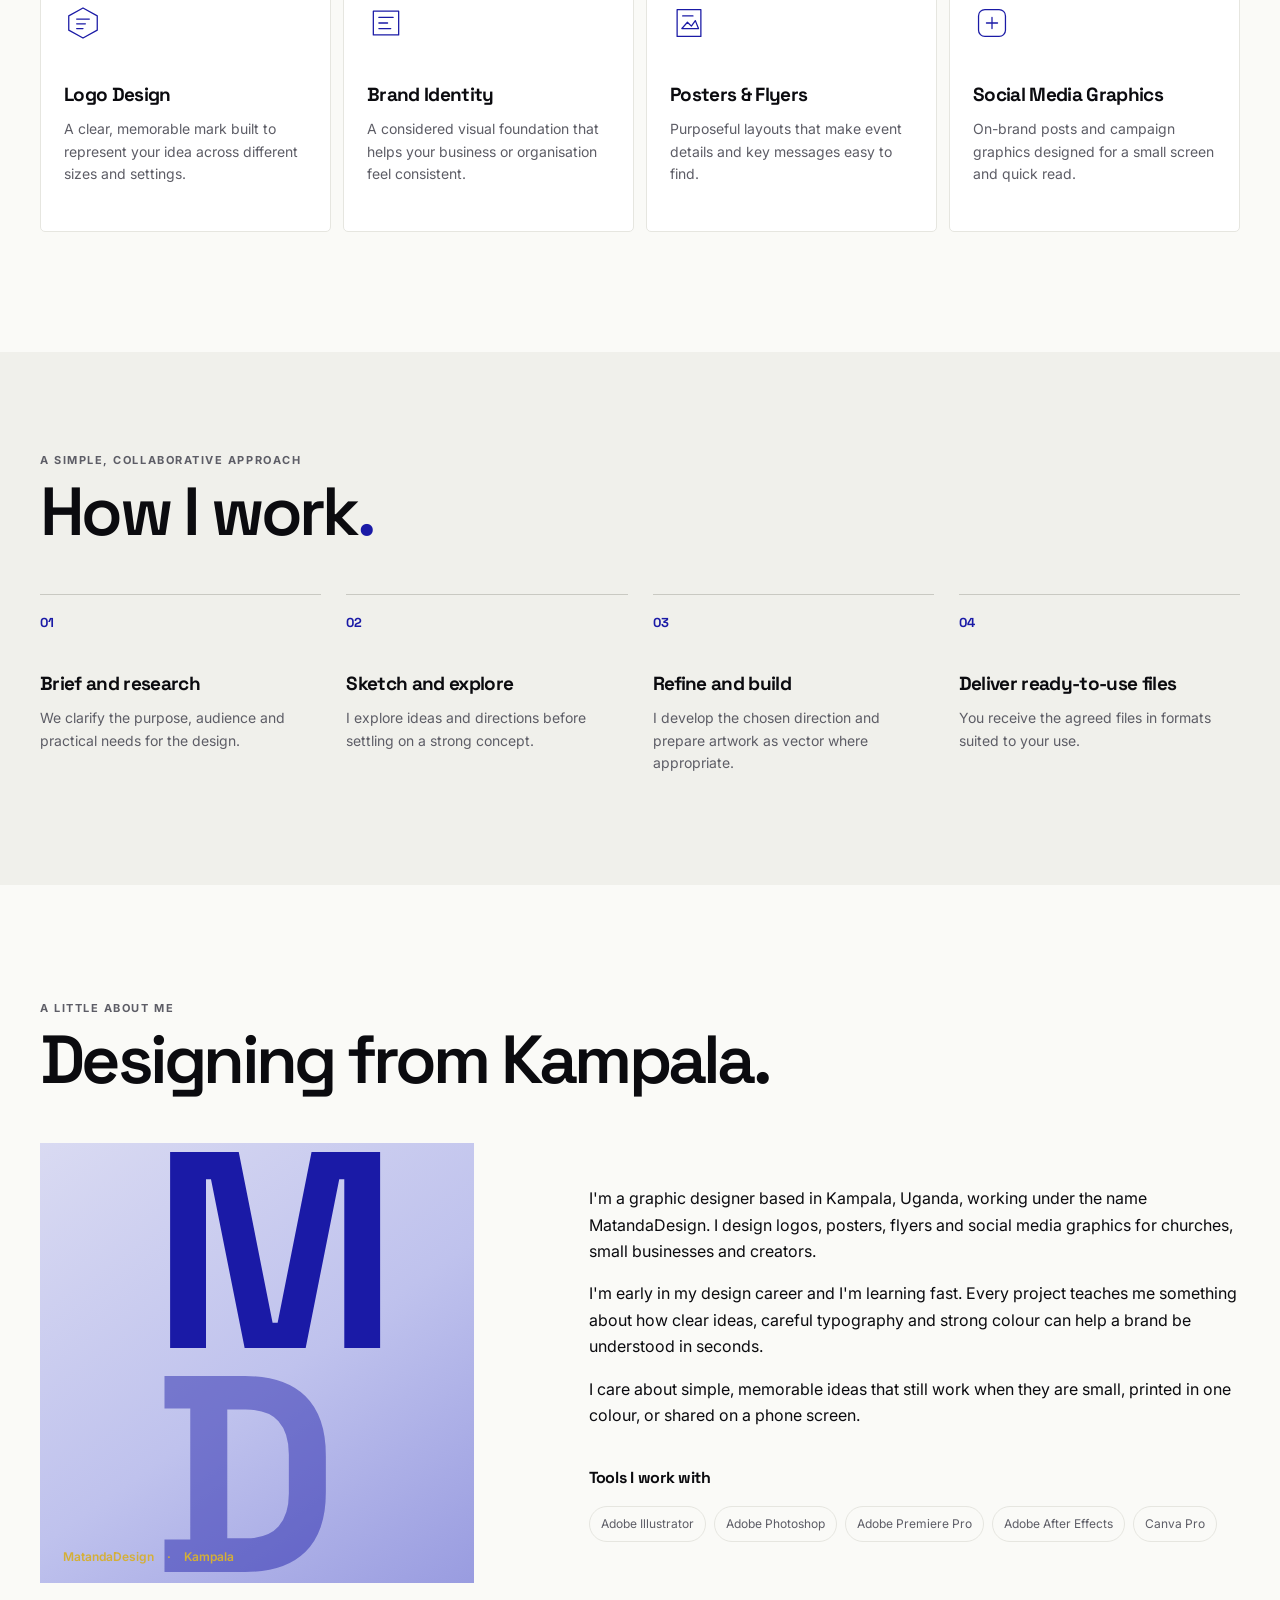
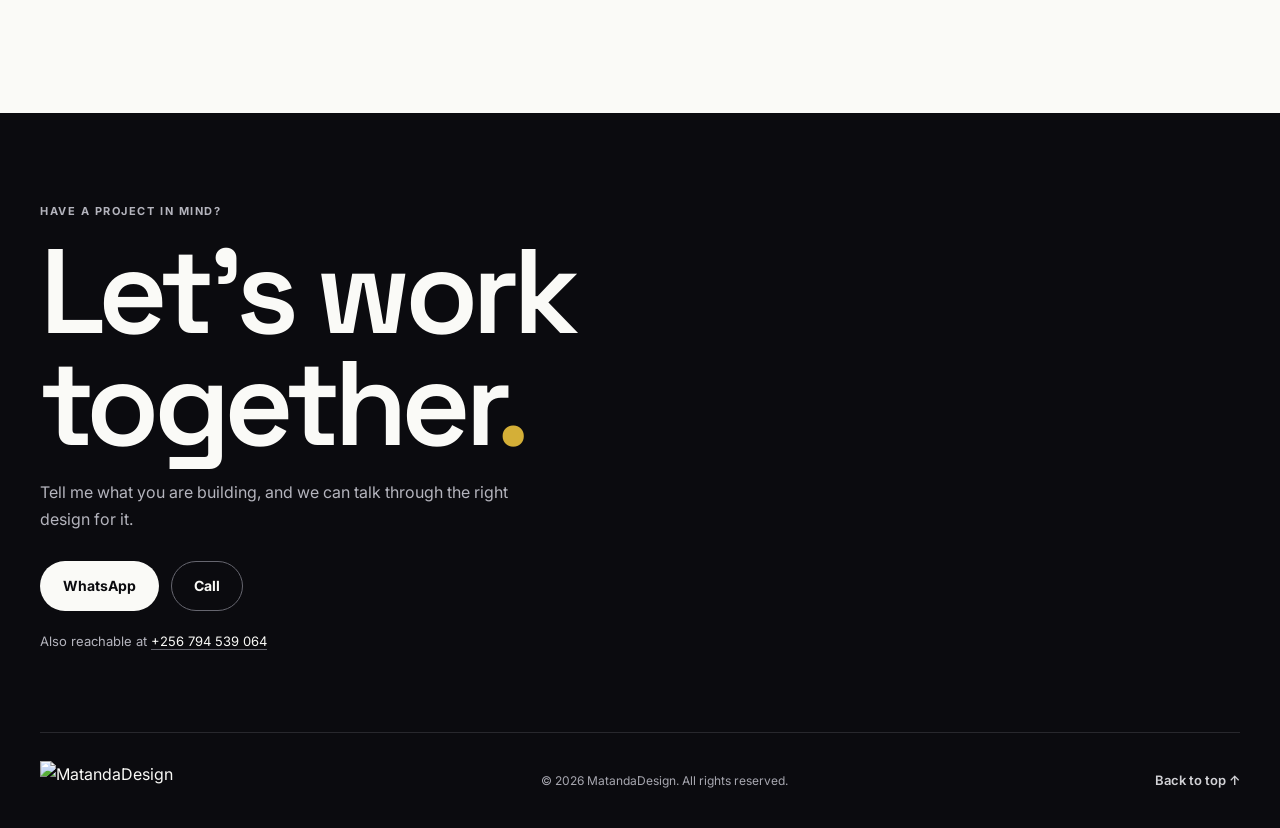
==== commit 75efd65f: "Bind shared identity data across pages Co-authored-by: Copilot <223556219+Copilot@users.noreply.gith" ====
--- a/index.html
+++ b/index.html
@@ -116,7 +116,7 @@
         <div class="portrait-frame" id="portrait-frame" aria-label="MatandaDesign monogram placeholder">
           <img src="assets/images/brand/portrait.jpg" alt="Portrait of the designer behind MatandaDesign" loading="lazy" decoding="async">
           <span class="portrait-monogram" aria-hidden="true">M<span>D</span></span>
-          <span class="portrait-caption">MatandaDesign <span>·</span> Kampala</span>
+          <span class="portrait-caption"><span id="portrait-studio">MatandaDesign</span> <span>·</span> <span id="portrait-location">Kampala</span></span>
         </div>
         <div class="about-copy">
           <div id="bio-copy"></div>
@@ -143,7 +143,7 @@
         <img class="brand-logo" src="assets/images/brand/matanda-design-logo-white.png" alt="MatandaDesign" height="40">
         <span class="brand-fallback">MatandaDesign</span>
       </a>
-      <p>© <span id="current-year"></span> MatandaDesign. All rights reserved.</p>
+      <p>© <span id="current-year"></span> <span id="footer-studio-name">MatandaDesign</span>. All rights reserved.</p>
       <a class="back-top" href="#main">Back to top <span aria-hidden="true">↑</span></a>
     </div>
   </footer>
--- a/assets/css/styles.css
+++ b/assets/css/styles.css
@@ -127,8 +127,10 @@
 .second-phone { margin: 20px 0 0; color: #b4b4bd; font-size: 13px; }
 .second-phone a { color: var(--bg); text-decoration-color: #66666f; text-underline-offset: 3px; }
 .social-links { display: flex; flex-wrap: wrap; gap: 22px; margin-top: 35px; }
-.social-links a { color: #b4b4bd; font-size: 13px; text-decoration: none; }
-.social-links a:hover { color: white; }
+.social-links a { width: 42px; height: 42px; display: grid; place-items: center; border: 1px solid #45454d; border-radius: 50%; color: #b4b4bd; text-decoration: none; transition: border-color 200ms ease, color 200ms ease; }
+.social-links a:hover { border-color: #b4b4bd; color: white; }
+.social-links svg { width: 19px; height: 19px; fill: none; stroke: currentColor; stroke-linecap: round; stroke-linejoin: round; stroke-width: 1.7; }
+.social-links .icon-dot, .social-links .icon-fill { fill: currentColor; stroke: none; }
 .site-footer { background: var(--dark); color: var(--bg); }
 .footer-inner { min-height: 96px; border-top: 1px solid #28282d; }
 .footer-inner p { margin: 0; color: #a7a7b0; font-size: 12px; }
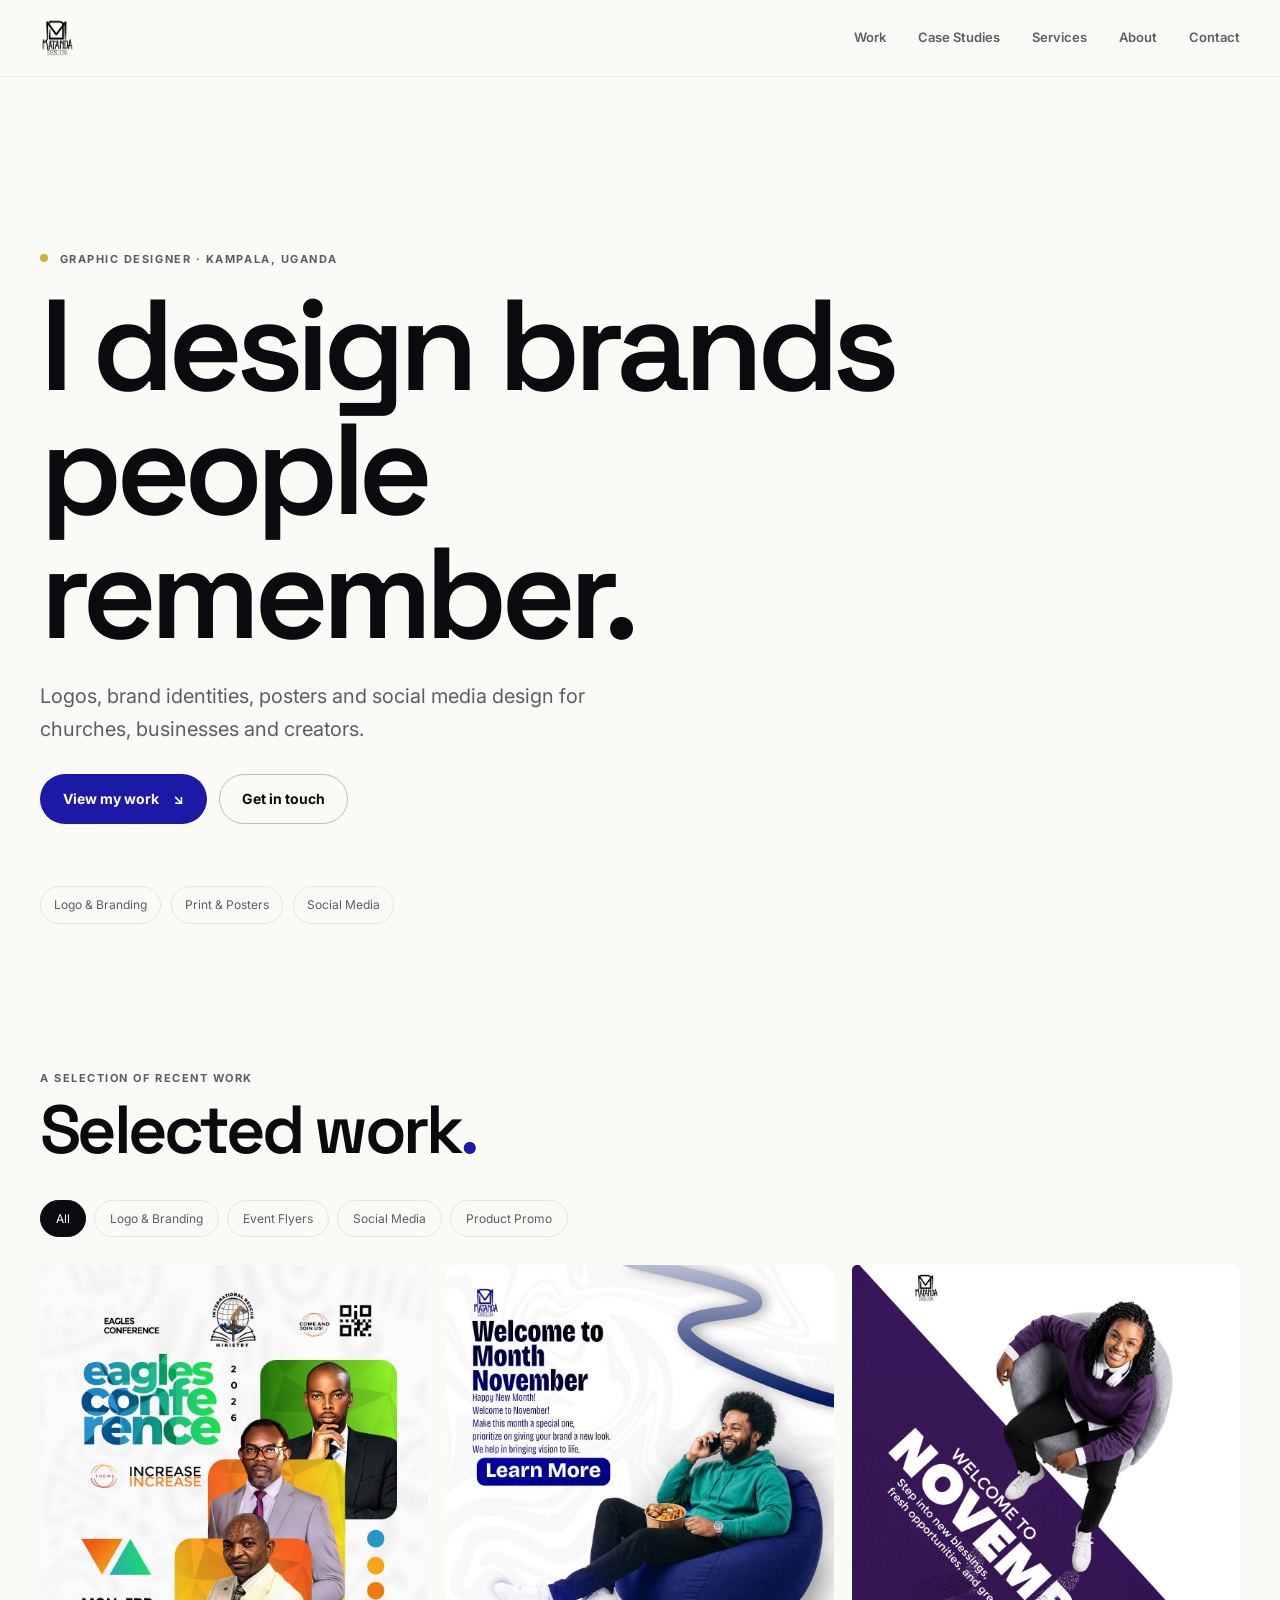
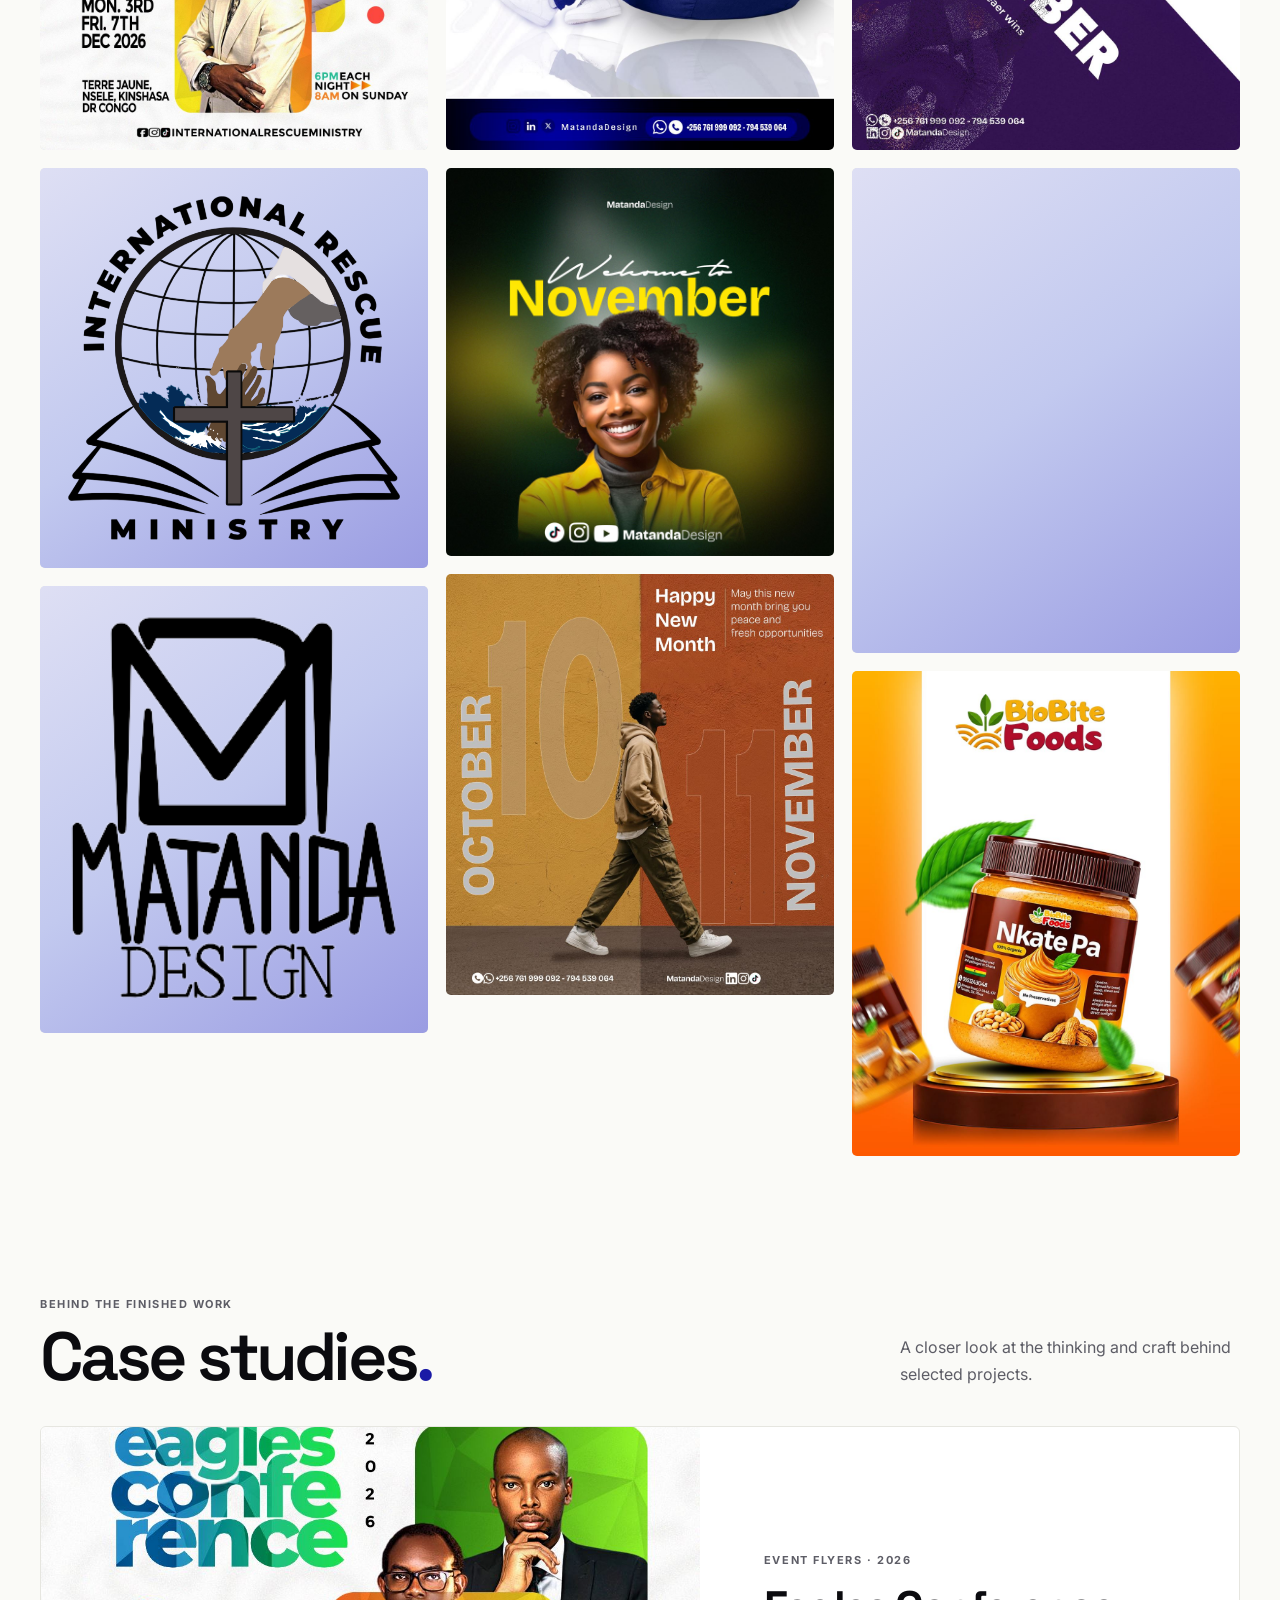
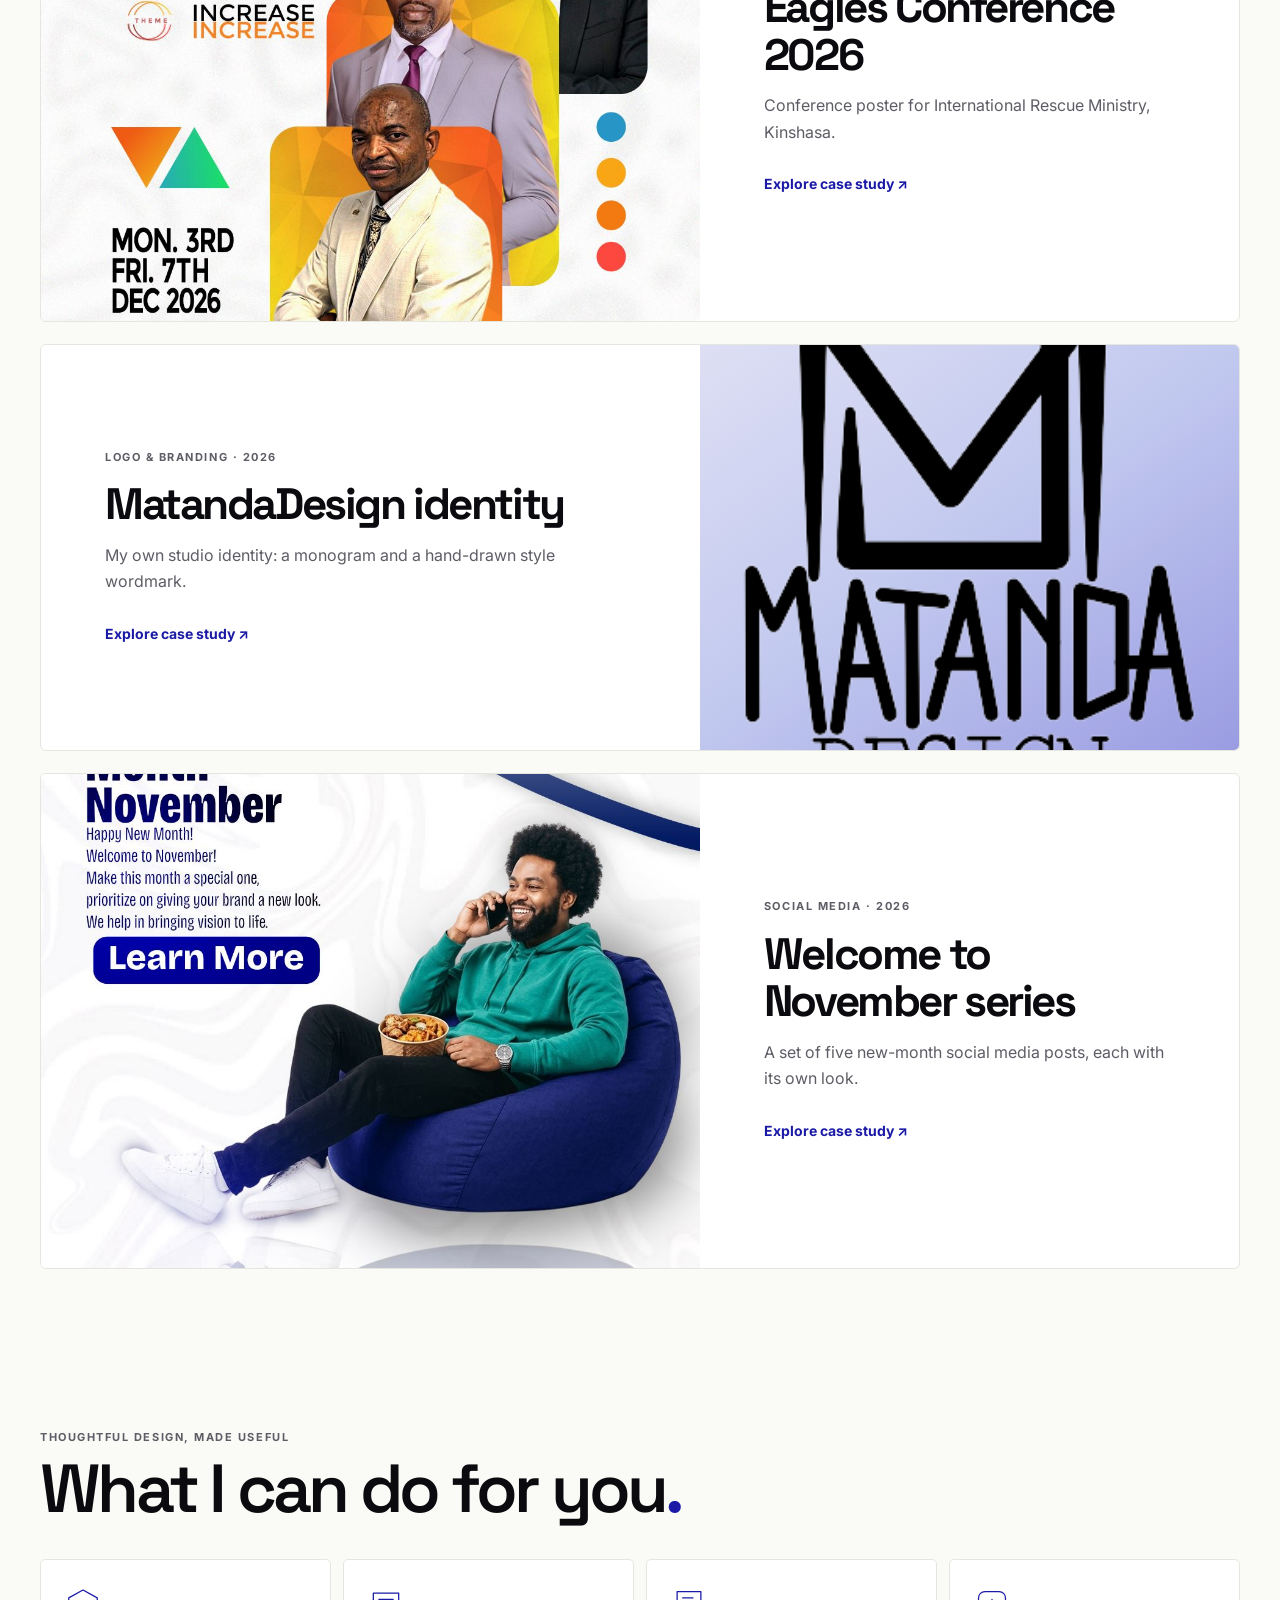
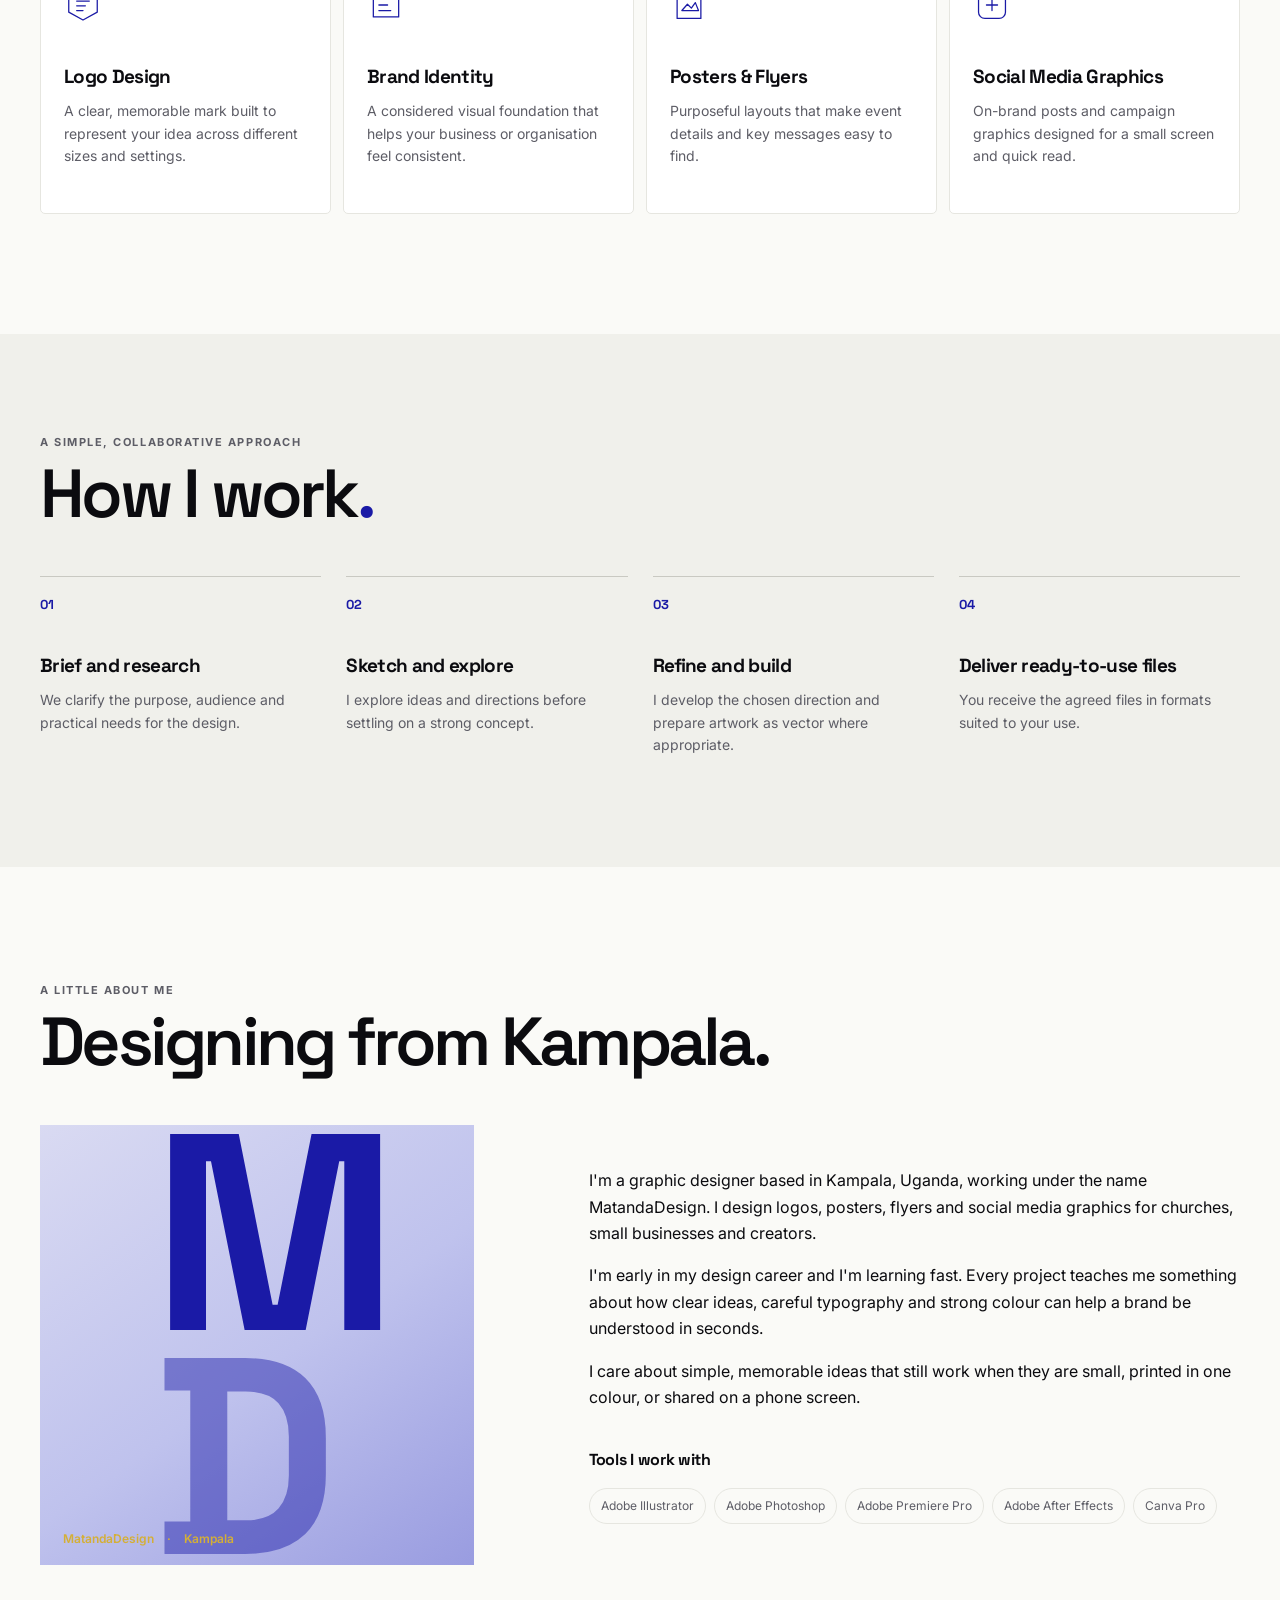
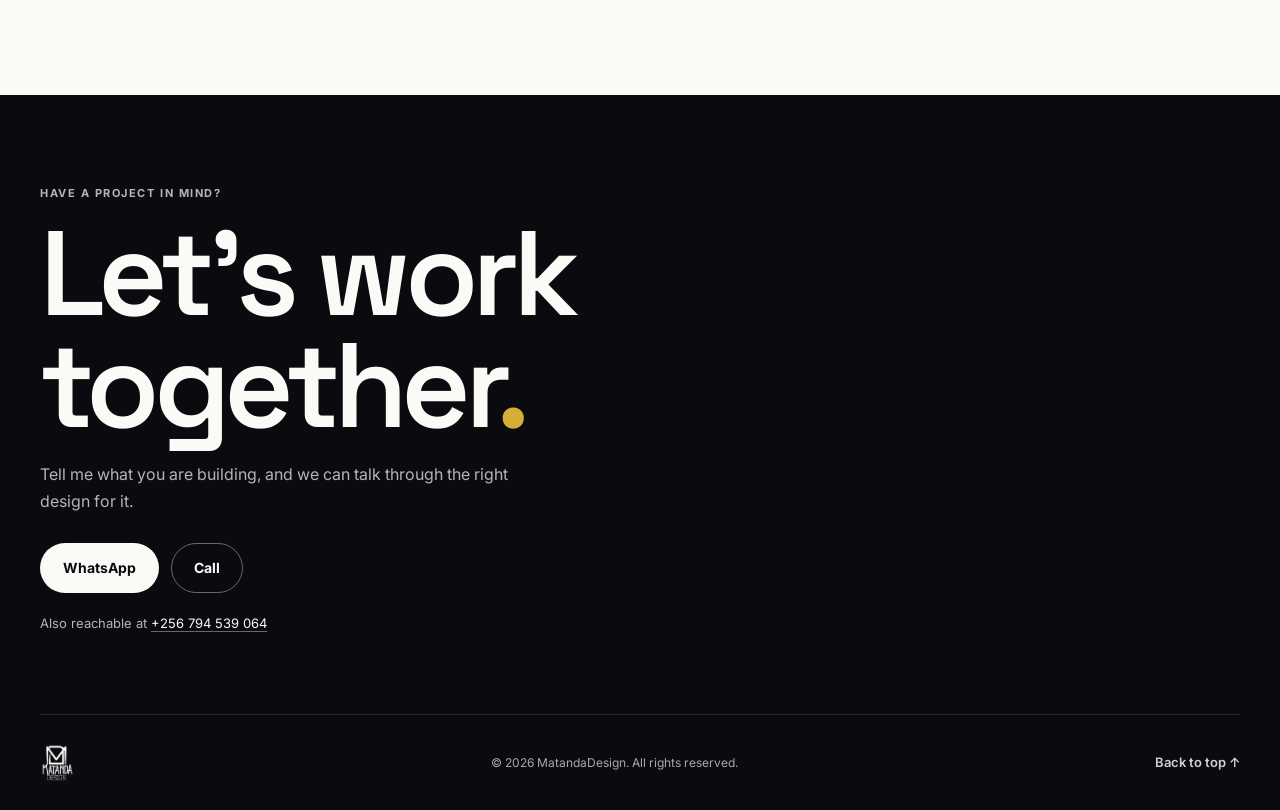
==== commit 8735fe67: "Avoid requests for missing optional portrait Co-authored-by: Copilot <223556219+Copilot@users.norepl" ====
--- a/index.html
+++ b/index.html
@@ -114,7 +114,7 @@
       <div class="section-heading"><div><p class="eyebrow">A little about me</p><h2 id="about-title">Designing from Kampala<span class="accent-period">.</span></h2></div></div>
       <div class="about-grid">
         <div class="portrait-frame" id="portrait-frame" aria-label="MatandaDesign monogram placeholder">
-          <img src="assets/images/brand/portrait.jpg" alt="Portrait of the designer behind MatandaDesign" loading="lazy" decoding="async">
+          <img data-src="assets/images/brand/portrait.jpg" alt="Portrait of the designer behind MatandaDesign" loading="lazy" decoding="async">
           <span class="portrait-monogram" aria-hidden="true">M<span>D</span></span>
           <span class="portrait-caption"><span id="portrait-studio">MatandaDesign</span> <span>·</span> <span id="portrait-location">Kampala</span></span>
         </div>
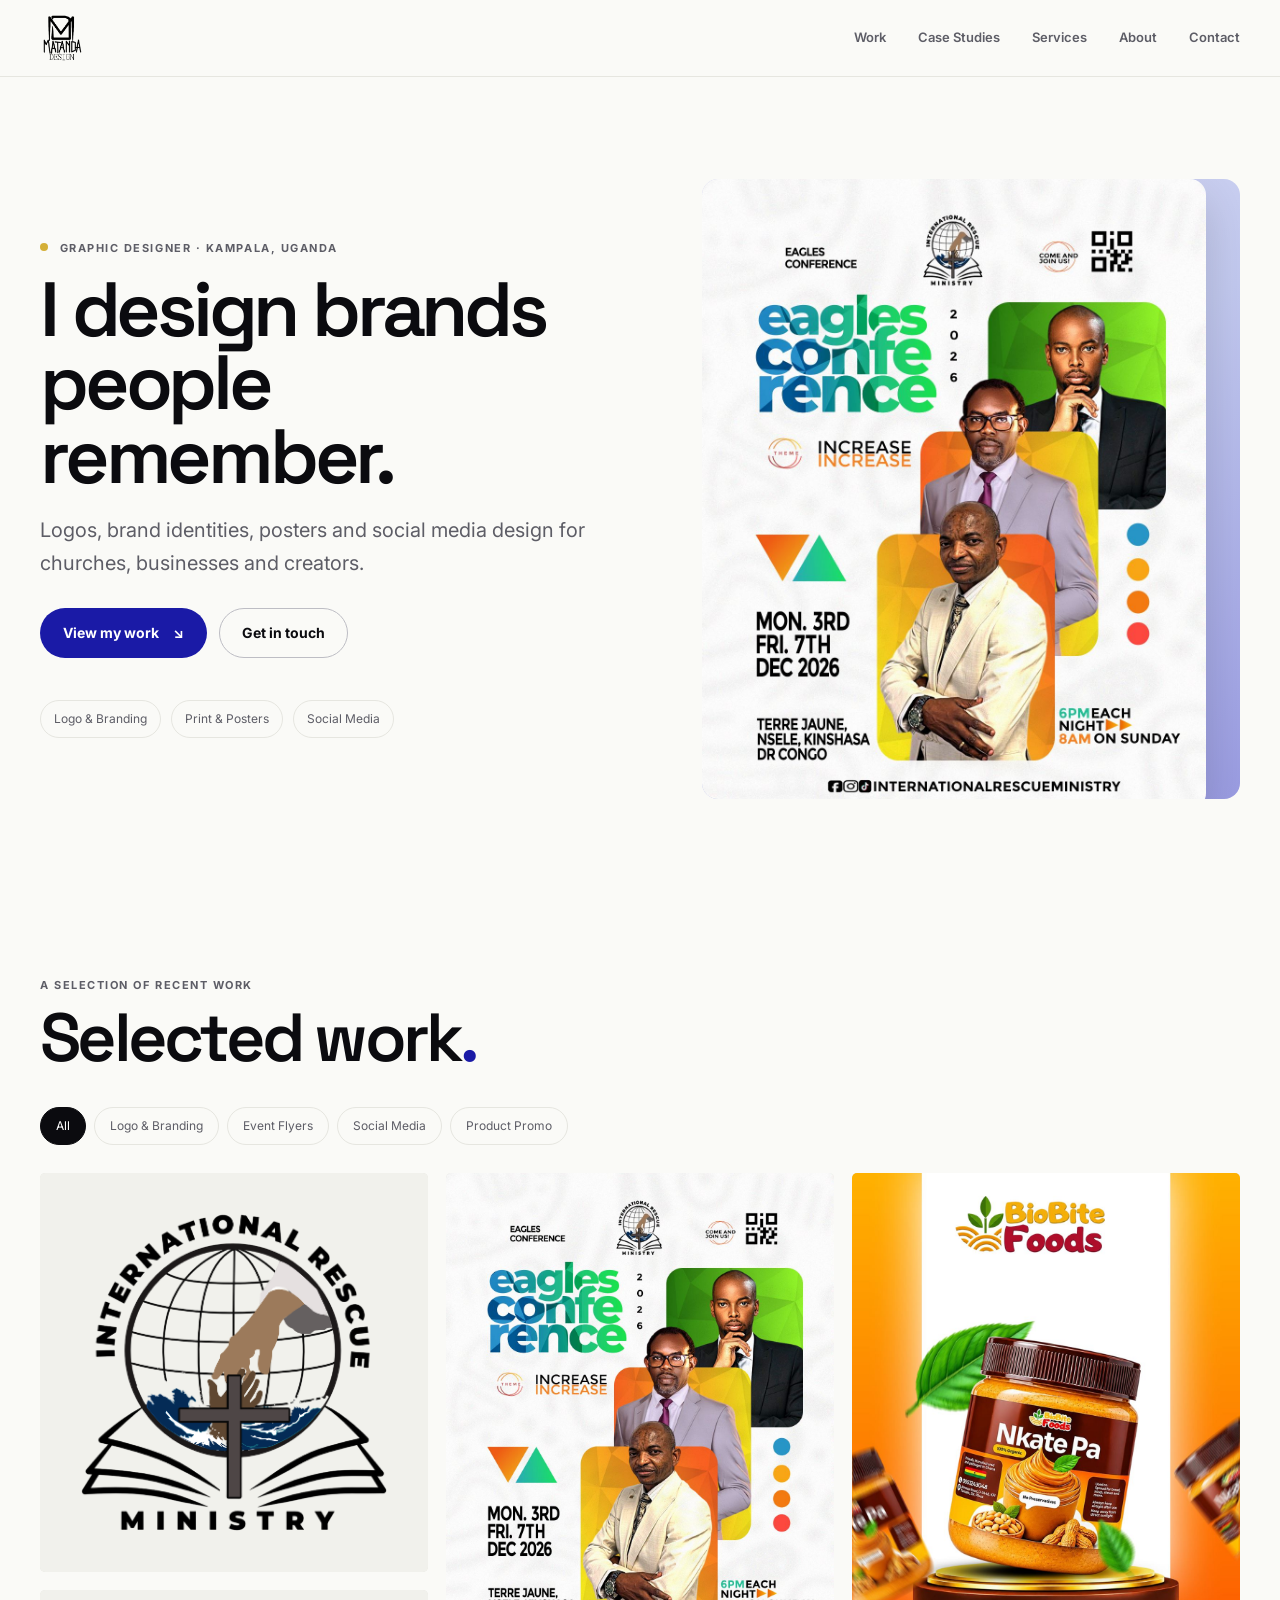
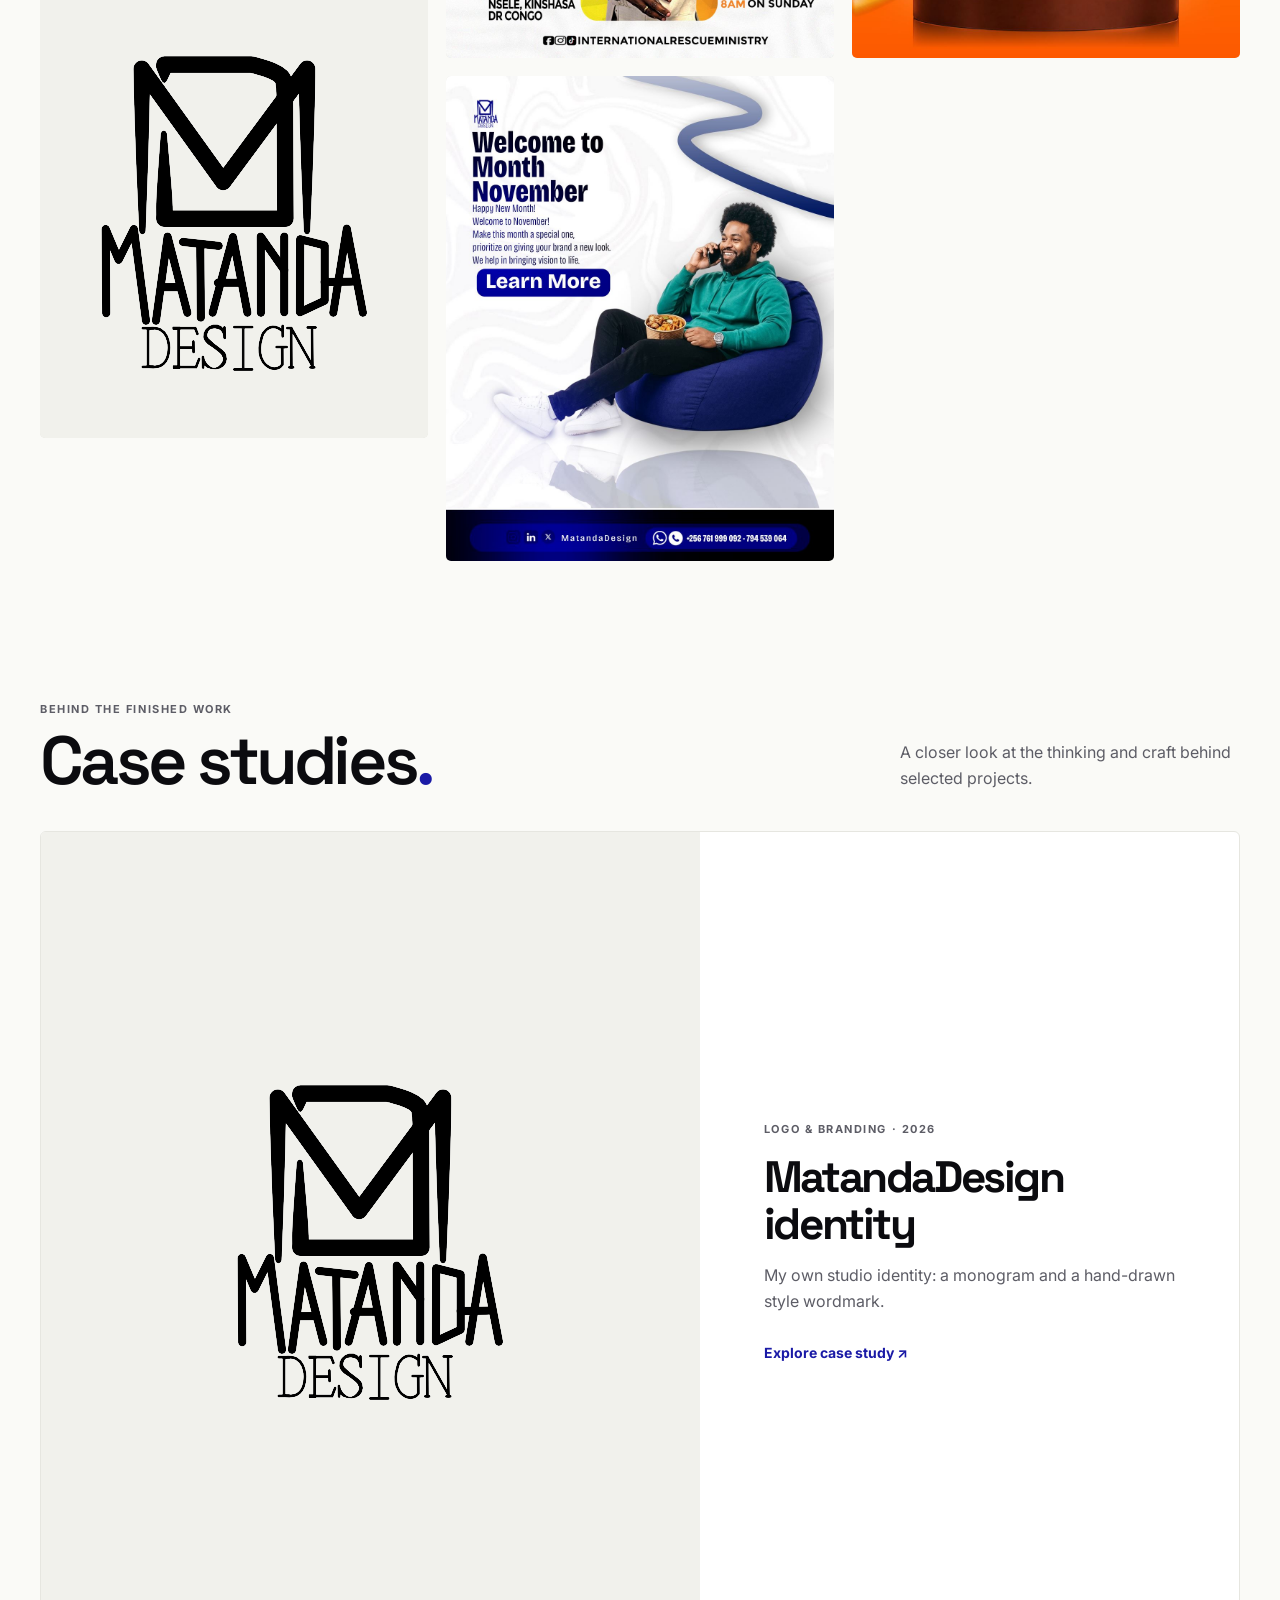
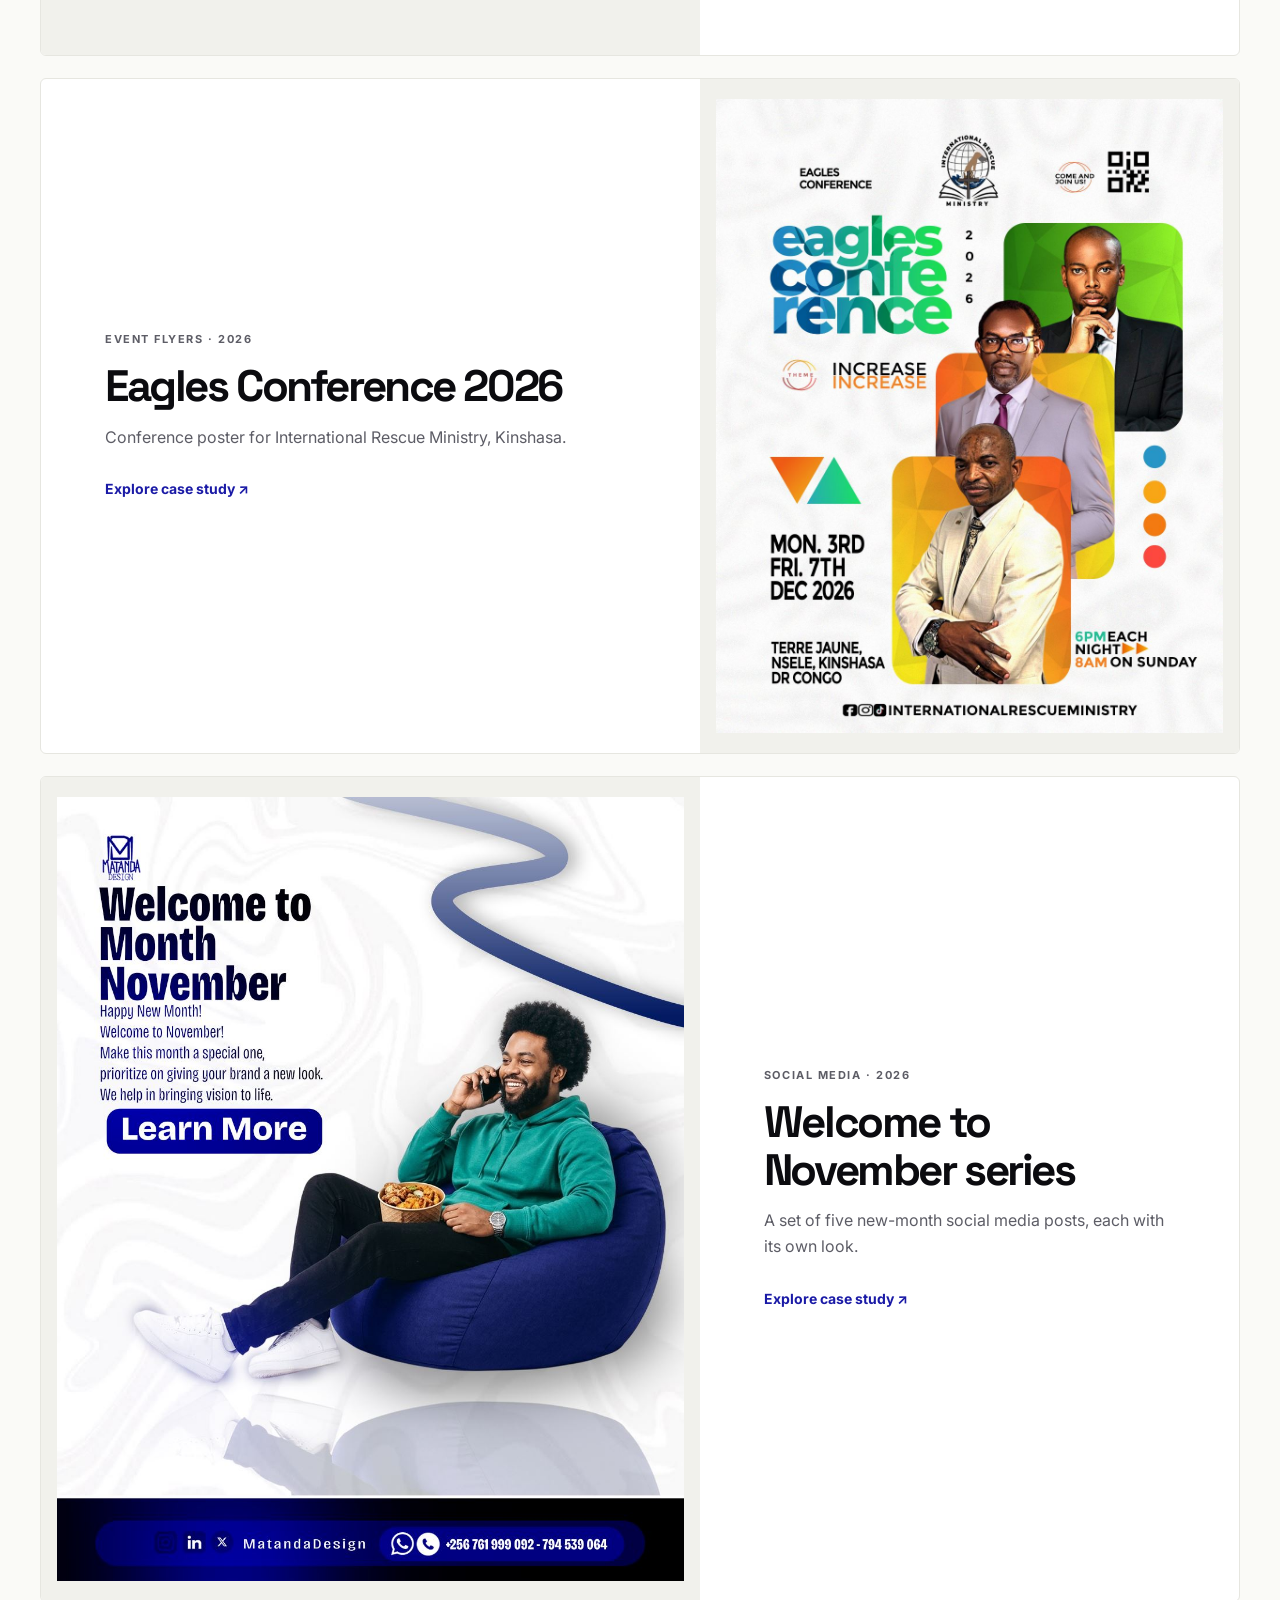
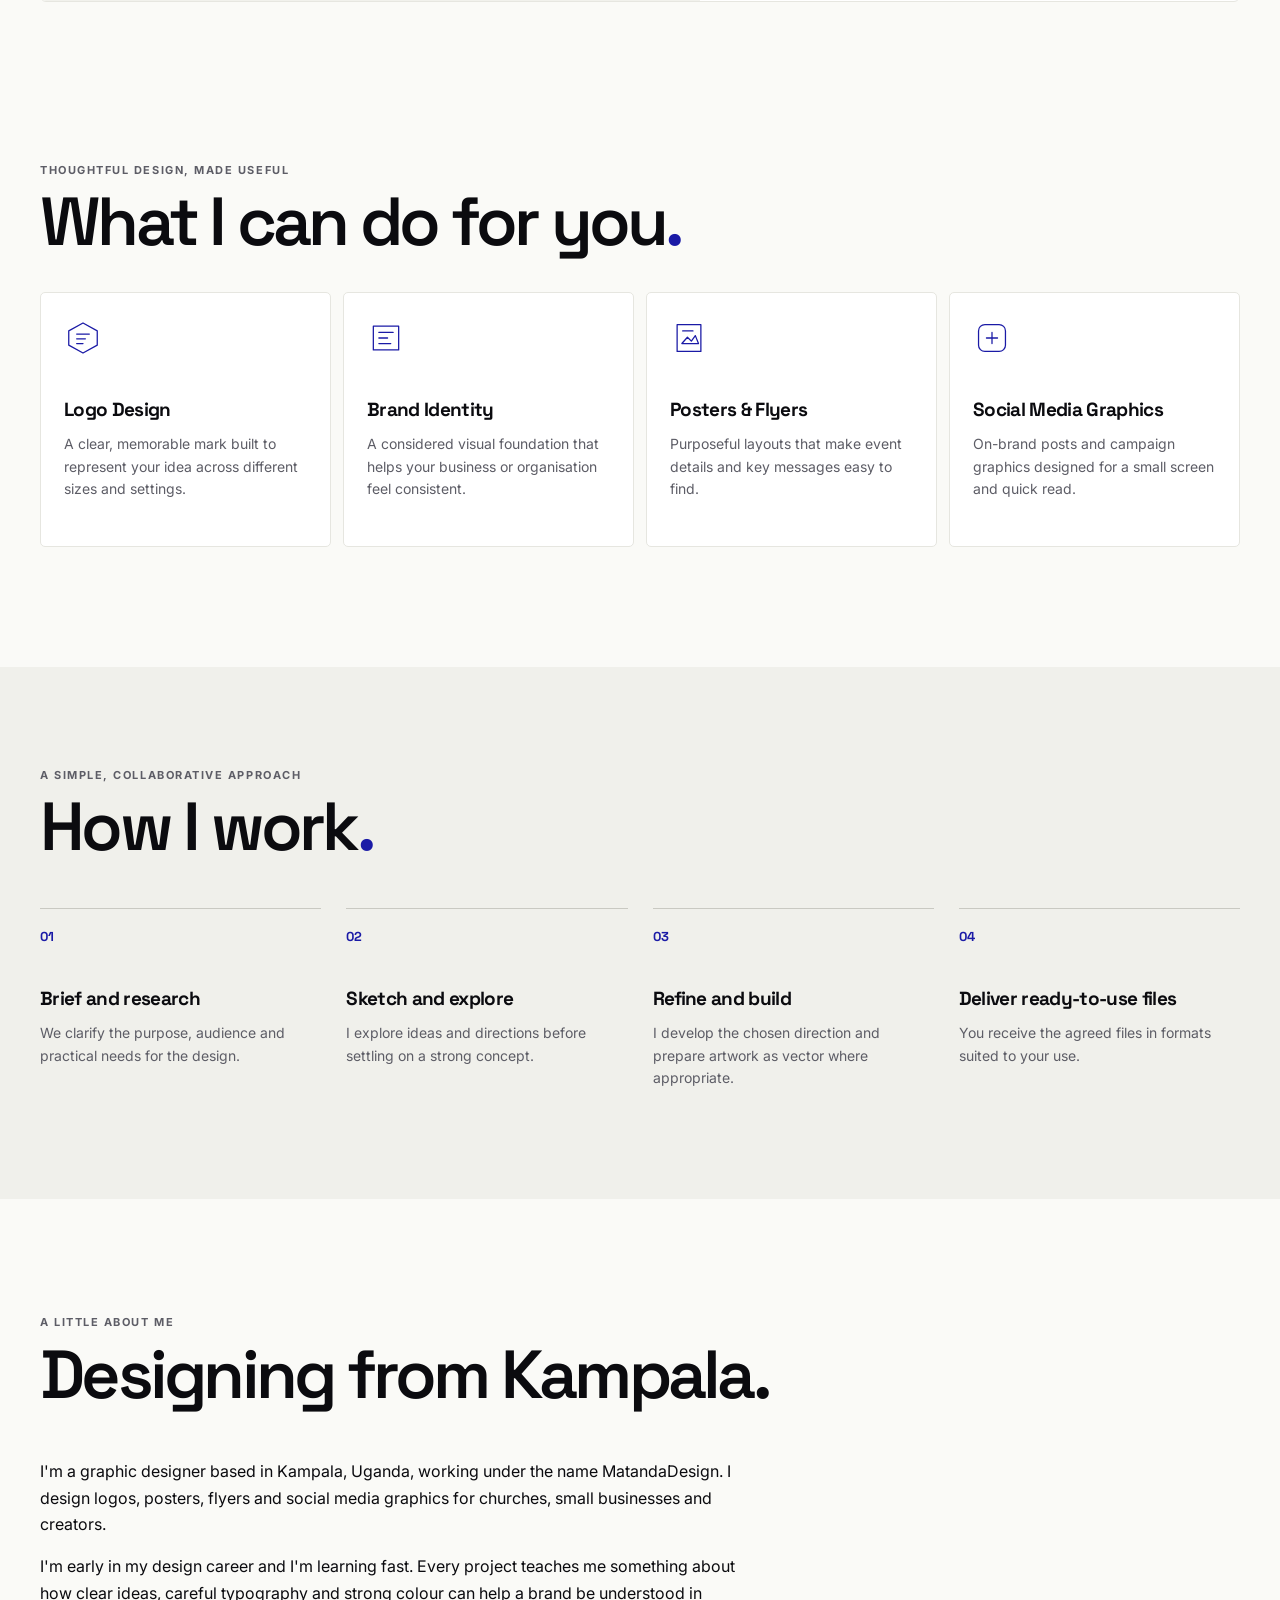
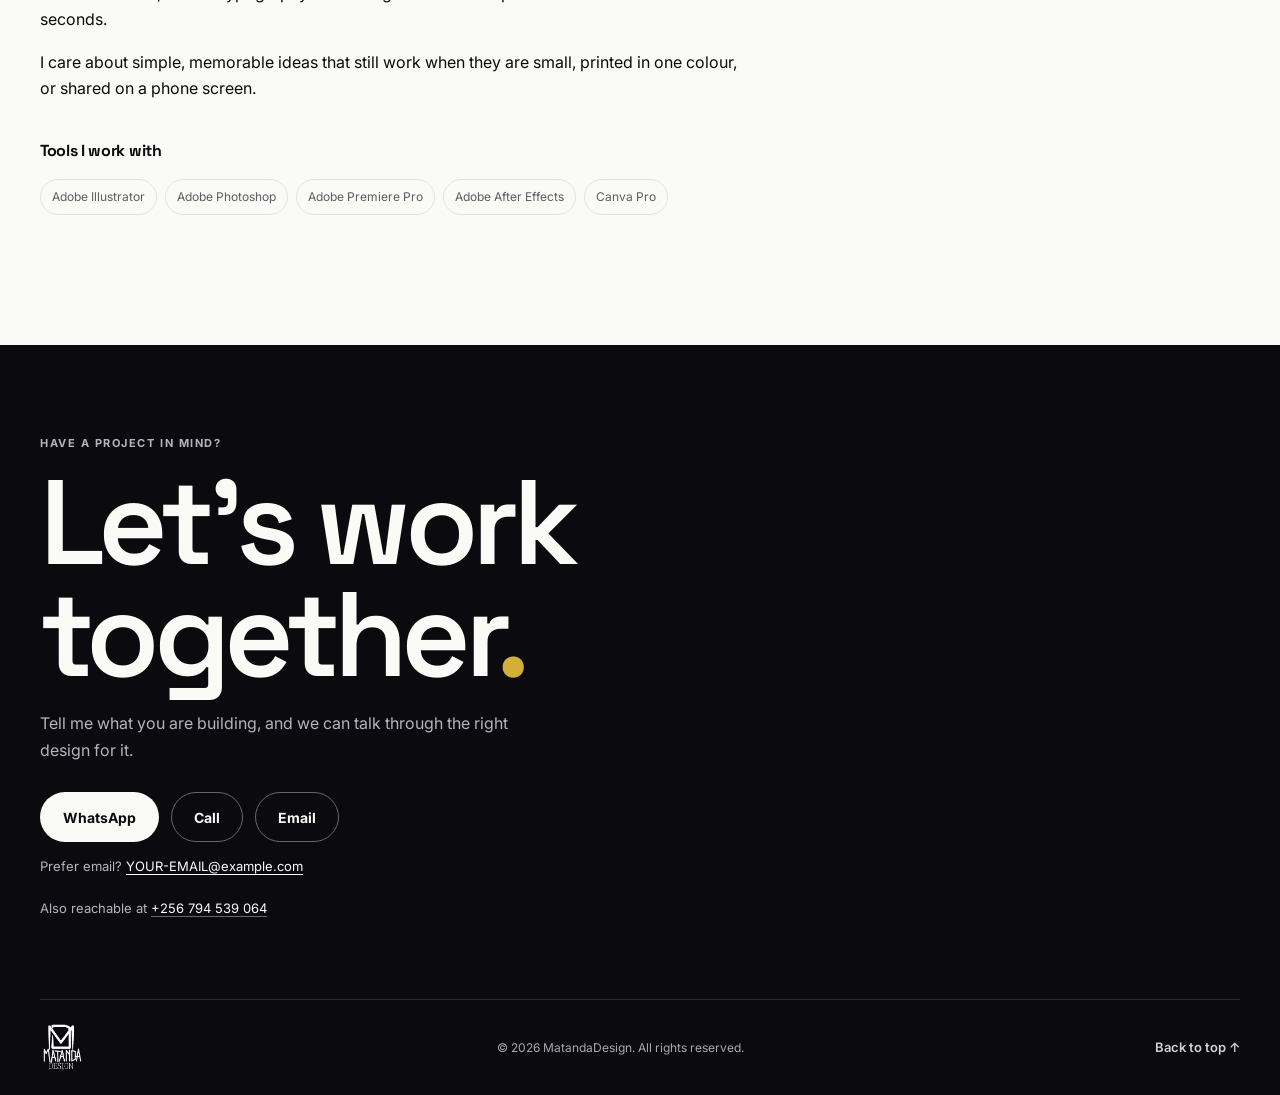
==== commit e388b9e8: "Refine portfolio layout and imagery Co-authored-by: Copilot <223556219+Copilot@users.noreply.github." ====
--- a/index.html
+++ b/index.html
@@ -47,16 +47,19 @@
 
   <main id="main">
     <section class="hero section-wrap" aria-labelledby="hero-title">
-      <p class="eyebrow"><span class="eyebrow-dot"></span> <span id="hero-role">Graphic Designer</span> <span aria-hidden="true">·</span> <span id="hero-location">Kampala, Uganda</span></p>
-      <h1 id="hero-title">I design brands people remember.</h1>
-      <p class="hero-copy">Logos, brand identities, posters and social media design for churches, businesses and creators.</p>
-      <div class="button-row">
-        <a class="button button-primary" href="#work">View my work <span aria-hidden="true">↘</span></a>
-        <a class="button button-secondary" href="#contact">Get in touch</a>
+      <div class="hero-text">
+        <p class="eyebrow"><span class="eyebrow-dot"></span> <span id="hero-role">Graphic Designer</span> <span aria-hidden="true">·</span> <span id="hero-location">Kampala, Uganda</span></p>
+        <h1 id="hero-title">I design brands people remember.</h1>
+        <p class="hero-copy">Logos, brand identities, posters and social media design for churches, businesses and creators.</p>
+        <div class="button-row">
+          <a class="button button-primary" href="#work">View my work <span aria-hidden="true">↘</span></a>
+          <a class="button button-secondary" href="#contact">Get in touch</a>
+        </div>
+        <ul class="service-tags" aria-label="Areas of work">
+          <li>Logo &amp; Branding</li><li>Print &amp; Posters</li><li>Social Media</li>
+        </ul>
       </div>
-      <ul class="service-tags" aria-label="Areas of work">
-        <li>Logo &amp; Branding</li><li>Print &amp; Posters</li><li>Social Media</li>
-      </ul>
+      <div class="hero-featured" id="hero-featured"></div>
     </section>
 
     <section class="section-wrap work-section" id="work" aria-labelledby="work-title">
@@ -131,6 +134,7 @@
         <h2 id="contact-title">Let’s work<br>together<span class="gold-period">.</span></h2>
         <p class="contact-copy">Tell me what you are building, and we can talk through the right design for it.</p>
         <div class="contact-actions" id="contact-actions"></div>
+        <p class="email-text" id="email-text"></p>
         <p class="second-phone" id="second-phone"></p>
         <div class="social-links" id="social-links" aria-label="Social media"></div>
       </div>
--- a/assets/css/styles.css
+++ b/assets/css/styles.css
@@ -16,7 +16,7 @@
 html { scroll-behavior: smooth; scroll-padding-top: 92px; }
 body { margin: 0; background: var(--bg); color: var(--ink); font-family: var(--font-body); font-size: 16px; line-height: 1.65; }
 body.lightbox-open { overflow: hidden; }
-img { display: block; max-width: 100%; }
+img { display: block; max-width: 100%; height: auto; image-rendering: auto; }
 a { color: inherit; }
 button { color: inherit; font: inherit; }
 button:focus-visible, a:focus-visible { outline: 3px solid var(--accent); outline-offset: 3px; }
@@ -25,10 +25,10 @@
 .skip-link { position: fixed; top: 10px; left: 10px; z-index: 100; transform: translateY(-160%); padding: 10px 16px; border-radius: 999px; background: var(--ink); color: #fff; }
 .skip-link:focus { transform: translateY(0); }
 .section-wrap { width: min(100% - 48px, var(--content-width)); margin-inline: auto; }
-.site-header { position: sticky; z-index: 20; top: 0; border-bottom: 1px solid rgb(11 11 15 / 7%); background: rgb(250 250 247 / 93%); backdrop-filter: blur(14px); }
+.site-header { position: sticky; z-index: 20; top: 0; border-bottom: 1px solid var(--line); background: rgba(250, 250, 247, 0.97); backdrop-filter: blur(8px); }
 .header-inner, .footer-inner { width: min(100% - 48px, var(--content-width)); min-height: 76px; margin-inline: auto; display: flex; align-items: center; justify-content: space-between; gap: 30px; }
-.brand { position: relative; display: inline-flex; min-height: 40px; align-items: center; text-decoration: none; }
-.brand-logo { width: auto; max-width: 210px; height: 40px; object-fit: contain; }
+.brand { position: relative; display: inline-flex; min-height: 52px; align-items: center; text-decoration: none; }
+.brand-logo { width: auto; max-width: 210px; height: 52px; object-fit: contain; }
 .brand-fallback { display: none; font-family: var(--font-heading); font-size: 20px; font-weight: 700; letter-spacing: -.06em; }
 .brand-fallback.is-visible { display: inline; }
 .brand-light .brand-fallback { color: var(--bg); }
@@ -37,12 +37,12 @@
 .primary-nav a:hover, .back-top:hover { color: var(--accent); }
 .menu-toggle { display: none; }
 
-.hero { min-height: 680px; padding-top: clamp(90px, 14vw, 174px); padding-bottom: 70px; }
+.hero { min-height: auto; padding-top: 54px; padding-bottom: 48px; }
 .eyebrow { margin: 0 0 16px; color: var(--muted); font-size: 11px; font-weight: 700; letter-spacing: .14em; line-height: 1.5; text-transform: uppercase; }
 .eyebrow-dot { display: inline-block; width: 8px; height: 8px; margin-right: 7px; border-radius: 50%; background: var(--accent-2); vertical-align: 1px; }
 h1, h2, h3, p { margin-top: 0; }
 h1, h2, h3 { font-family: var(--font-heading); letter-spacing: -.055em; }
-.hero h1 { max-width: 950px; margin: 0 0 24px; font-size: clamp(58px, 10.1vw, 132px); font-weight: 600; line-height: .96; }
+.hero h1 { max-width: 16ch; margin: 0 0 20px; font-size: clamp(2.6rem, 6vw, 5rem); font-weight: 600; line-height: .96; }
 .hero-copy { max-width: 580px; margin-bottom: 28px; color: var(--muted); font-size: clamp(17px, 2vw, 20px); }
 .button-row, .contact-actions { display: flex; flex-wrap: wrap; gap: 12px; }
 .button { min-height: 50px; display: inline-flex; align-items: center; justify-content: center; gap: 14px; padding: 12px 22px; border: 1px solid transparent; border-radius: 999px; font-size: 14px; font-weight: 700; text-decoration: none; transition: transform 200ms ease, background 200ms ease, color 200ms ease; }
@@ -51,9 +51,17 @@
 .button-primary:hover { background: #11117d; }
 .button-secondary { border-color: #bdbdc4; background: transparent; color: var(--ink); }
 .button-secondary:hover { border-color: var(--ink); }
-.service-tags { display: flex; flex-wrap: wrap; gap: 10px; margin: 62px 0 0; padding: 0; list-style: none; }
+.service-tags { display: flex; flex-wrap: wrap; gap: 10px; margin: 42px 0 0; padding: 0; list-style: none; }
 .service-tags li { padding: 8px 13px; border: 1px solid var(--line); border-radius: 999px; color: var(--muted); font-size: 12px; }
 .accent-period { color: var(--accent); }
+.hero-featured { display: none; }
+
+@media (min-width: 1024px) {
+  .hero { min-height: calc(100svh - 76px); display: grid; grid-template-columns: minmax(0, 1fr) minmax(0, .9fr); align-items: center; gap: clamp(28px, 5vw, 72px); padding-top: 32px; padding-bottom: 32px; }
+  .hero-featured { height: min(70vh, 620px); display: grid; place-items: center; }
+  .hero-featured-image { width: 100%; height: 100%; display: grid; place-items: center; overflow: visible; border-radius: 16px; background: transparent; }
+  .hero-featured-image img { width: auto; height: auto; max-width: 100%; max-height: 70vh; border-radius: 16px; box-shadow: 0 18px 48px rgb(11 11 15 / 16%); object-fit: contain; }
+}
 
 .work-section { padding-top: 76px; padding-bottom: 115px; }
 .section-heading { display: flex; align-items: end; justify-content: space-between; gap: 30px; margin-bottom: 34px; }
@@ -70,7 +78,11 @@
 .image-placeholder::after { position: absolute; inset: auto 0 0; display: none; padding: 22px 18px; background: linear-gradient(transparent, rgb(11 11 15 / 52%)); color: #fff; content: attr(data-title); font-family: var(--font-heading); font-size: clamp(17px, 2.4vw, 25px); font-weight: 600; line-height: 1.2; }
 .image-placeholder.is-placeholder::after { display: block; }
 .image-placeholder img { width: 100%; height: 100%; object-fit: cover; transition: transform 300ms ease; }
+.image-fit-logo { display: grid; place-items: center; padding: 16px; background: #f1f1ec; }
+.image-fit-logo img { width: auto; height: auto; max-width: 100%; max-height: 100%; padding: 0; background: transparent; object-fit: contain; }
 .project-card:hover .image-placeholder img, .project-card:focus-visible .image-placeholder img { transform: scale(1.03); }
+.project-card:hover .image-placeholder.image-fit-logo img, .project-card:focus-visible .image-placeholder.image-fit-logo img { transform: none; }
+.hero-featured .hero-featured-image img { width: auto; height: auto; max-width: 100%; max-height: 70vh; object-fit: contain; }
 .project-card-details { position: absolute; inset: auto 0 0; display: flex; flex-direction: column; padding: 48px 18px 17px; background: linear-gradient(transparent, rgb(11 11 15 / 83%)); color: #fff; opacity: 0; transform: translateY(6px); transition: opacity 200ms ease, transform 200ms ease; }
 .project-card:hover .project-card-details, .project-card:focus-visible .project-card-details { opacity: 1; transform: translateY(0); }
 .project-card-title { font-family: var(--font-heading); font-size: 19px; font-weight: 600; line-height: 1.25; }
@@ -81,9 +93,10 @@
 .case-list { display: grid; gap: 22px; }
 .case-card { min-height: 390px; display: grid; grid-template-columns: 1.1fr .9fr; overflow: hidden; border: 1px solid var(--line); border-radius: 6px; background: var(--surface); }
 .case-card-reverse .case-image-link { order: 2; }
-.case-image-link { min-height: 320px; overflow: hidden; text-decoration: none; }
-.case-image { width: 100%; height: 100%; min-height: 320px; aspect-ratio: 4 / 3; }
-.case-image-link:hover img { transform: scale(1.03); }
+.case-image-link { min-height: 0; display: block; overflow: hidden; aspect-ratio: 4 / 5; text-decoration: none; }
+.case-image { width: 100%; height: 100%; min-height: 0; aspect-ratio: 4 / 5; background: #f1f1ec; }
+.case-image img { background: #f1f1ec; padding: 16px; object-fit: contain; }
+.case-image.image-fit-logo img { width: auto; height: auto; max-width: 100%; max-height: 100%; }
 .case-copy { align-self: center; padding: clamp(28px, 5vw, 64px); }
 .case-copy h3 { margin-bottom: 13px; font-size: clamp(28px, 4vw, 44px); line-height: 1.08; }
 .case-copy > p:not(.eyebrow) { margin-bottom: 25px; color: var(--muted); }
@@ -103,6 +116,8 @@
 
 .about-section { padding-top: 115px; padding-bottom: 130px; }
 .about-grid { display: grid; grid-template-columns: minmax(260px, .8fr) 1.2fr; align-items: center; gap: clamp(40px, 9vw, 120px); margin-top: 48px; }
+.about-grid.about-no-portrait { grid-template-columns: minmax(0, 1fr); }
+.about-no-portrait .about-copy { max-width: 70ch; }
 .portrait-frame { position: relative; min-height: 440px; overflow: hidden; background: linear-gradient(145deg, #d9daf2, #bfc2ed 54%, #999ce0); }
 .portrait-frame img { position: absolute; z-index: 1; width: 100%; height: 100%; object-fit: cover; }
 .portrait-monogram { position: absolute; inset: 0; display: grid; place-content: center; color: var(--accent); font-family: var(--font-heading); font-size: clamp(150px, 24vw, 280px); font-weight: 700; letter-spacing: -.13em; line-height: .8; }
@@ -124,6 +139,8 @@
 .button-light:hover { background: #e4e4dc; }
 .button-dark-outline { border-color: #66666f; background: transparent; color: var(--bg); }
 .button-dark-outline:hover { border-color: var(--bg); }
+.email-text { margin: 14px 0 0; color: #b4b4bd; font-size: 13px; }
+.email-text a { color: var(--bg); text-underline-offset: 3px; }
 .second-phone { margin: 20px 0 0; color: #b4b4bd; font-size: 13px; }
 .second-phone a { color: var(--bg); text-decoration-color: #66666f; text-underline-offset: 3px; }
 .social-links { display: flex; flex-wrap: wrap; gap: 22px; margin-top: 35px; }
@@ -142,6 +159,7 @@
 .lightbox-image-wrap { height: min(70vh, 780px); display: grid; place-items: center; }
 .lightbox-image-wrap .image-placeholder { width: auto; max-width: 100%; height: 100%; aspect-ratio: 4 / 5; }
 .lightbox-image-wrap img { width: 100%; height: 100%; object-fit: contain; }
+.lightbox-image-wrap .image-fit-logo img { width: auto; height: auto; max-width: 100%; max-height: 100%; }
 .lightbox-caption { display: flex; align-items: end; justify-content: space-between; gap: 25px; padding-top: 18px; }
 .lightbox-category { margin: 0 0 5px; color: #b4b4bd; font-size: 11px; letter-spacing: .12em; text-transform: uppercase; }
 .lightbox-title { margin: 0; font-size: clamp(22px, 4vw, 34px); }
@@ -171,8 +189,8 @@
 .project-gallery-section h2 { margin-bottom: 28px; }
 .project-gallery { display: grid; grid-template-columns: repeat(3, 1fr); gap: 16px; }
 .gallery-image-button { padding: 0; overflow: hidden; border: 0; background: var(--line); cursor: zoom-in; }
-.gallery-image { aspect-ratio: 4 / 5; }
-.gallery-image-button:hover img { transform: scale(1.03); }
+.gallery-image { aspect-ratio: 4 / 5; background: #f1f1ec; }
+.gallery-image img { background: #f1f1ec; padding: 16px; object-fit: contain; }
 .next-project { display: flex; align-items: center; justify-content: space-between; padding: 24px 0; border-top: 1px solid var(--line); border-bottom: 1px solid var(--line); text-decoration: none; }
 .next-project > span:first-child { display: grid; }
 .next-project .eyebrow { margin: 0 0 4px; }
@@ -197,6 +215,10 @@
   .process-grid { grid-template-columns: repeat(2, 1fr); row-gap: 36px; }
   .case-card { min-height: 340px; }
   .case-copy { padding: 30px; }
+}
+@media (max-width: 1023px) {
+  .hero { min-height: auto; padding-top: 70px; padding-bottom: 65px; }
+  .hero-featured { display: none; }
 }
 @media (max-width: 760px) {
   html { scroll-padding-top: 75px; }
@@ -211,15 +233,14 @@
   .primary-nav a { padding: 13px 0; border-bottom: 1px solid var(--line); color: var(--ink); font-size: 15px; }
   .primary-nav a:last-child { border-bottom: 0; }
   .hero { min-height: auto; padding-top: 105px; padding-bottom: 95px; }
-  .hero h1 { font-size: clamp(54px, 13vw, 88px); }
   .service-tags { margin-top: 48px; }
   .work-section, .case-section, .services-section, .about-section { padding-bottom: 85px; }
   .section-heading { display: block; }
   .section-intro { margin-top: 17px; }
   .case-card { grid-template-columns: 1fr; }
   .case-card-reverse .case-image-link { order: 0; }
-  .case-image-link { min-height: 260px; }
-  .case-image { min-height: 260px; aspect-ratio: 4 / 3; }
+  .case-image-link { min-height: 0; aspect-ratio: 4 / 5; }
+  .case-image { min-height: 0; aspect-ratio: 4 / 5; }
   .case-copy { padding: 28px; }
   .process-section { padding: 80px 0; }
   .about-grid { grid-template-columns: 1fr; gap: 35px; }
@@ -232,6 +253,7 @@
   .lightbox-image-wrap { height: min(61vh, 660px); }
   .lightbox-caption { align-items: flex-start; flex-direction: column; gap: 12px; }
   .lightbox-arrow { width: 36px; height: 36px; font-size: 18px; }
+  .brand-logo { height: 44px; }
   .project-hero-image { height: 75vw; min-height: 280px; margin-bottom: 70px; }
   .back-link { margin-bottom: 38px; }
   .project-story { margin-bottom: 70px; }
@@ -240,7 +262,6 @@
 }
 @media (max-width: 520px) {
   .section-wrap, .header-inner, .footer-inner { width: min(100% - 36px, var(--content-width)); }
-  .hero h1 { font-size: clamp(50px, 13.1vw, 68px); }
   .hero-copy { font-size: 16px; }
   .button-row .button { min-height: 47px; padding-inline: 17px; font-size: 13px; }
   .work-grid { columns: 1; }
